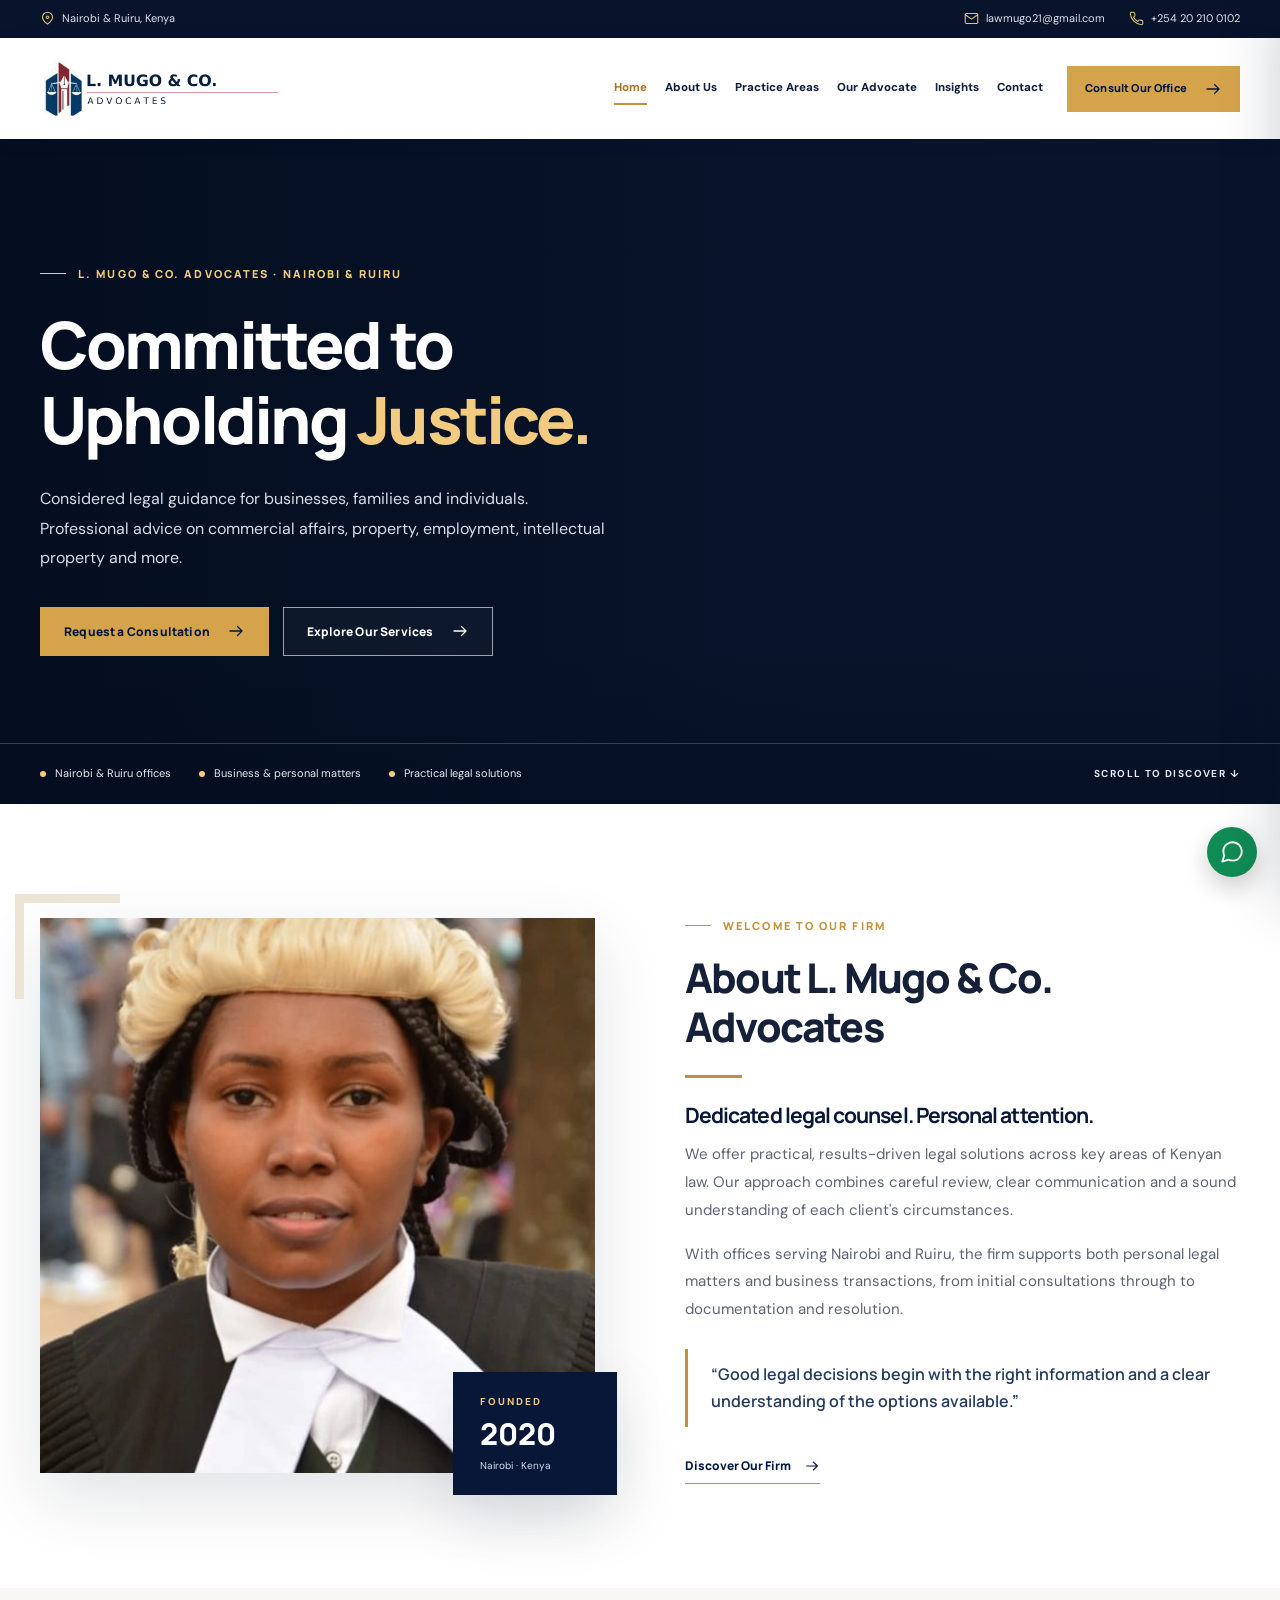
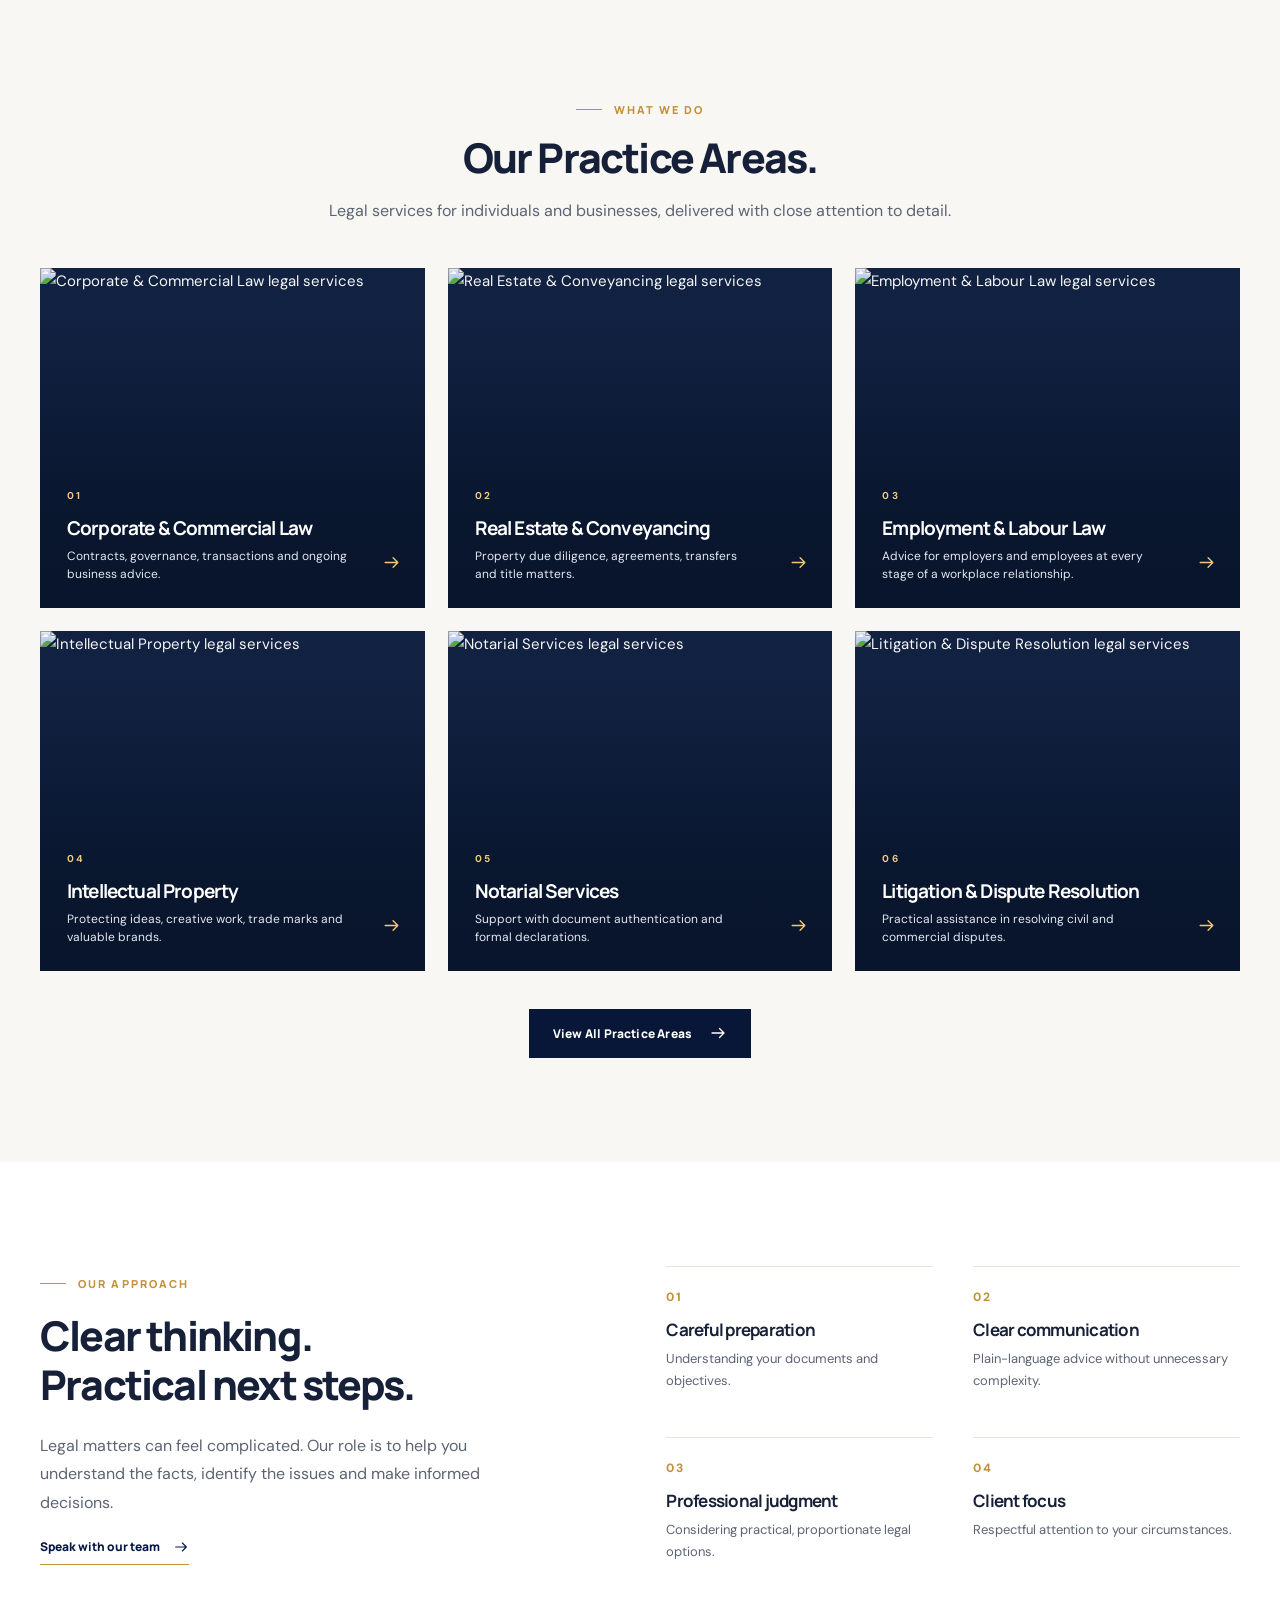
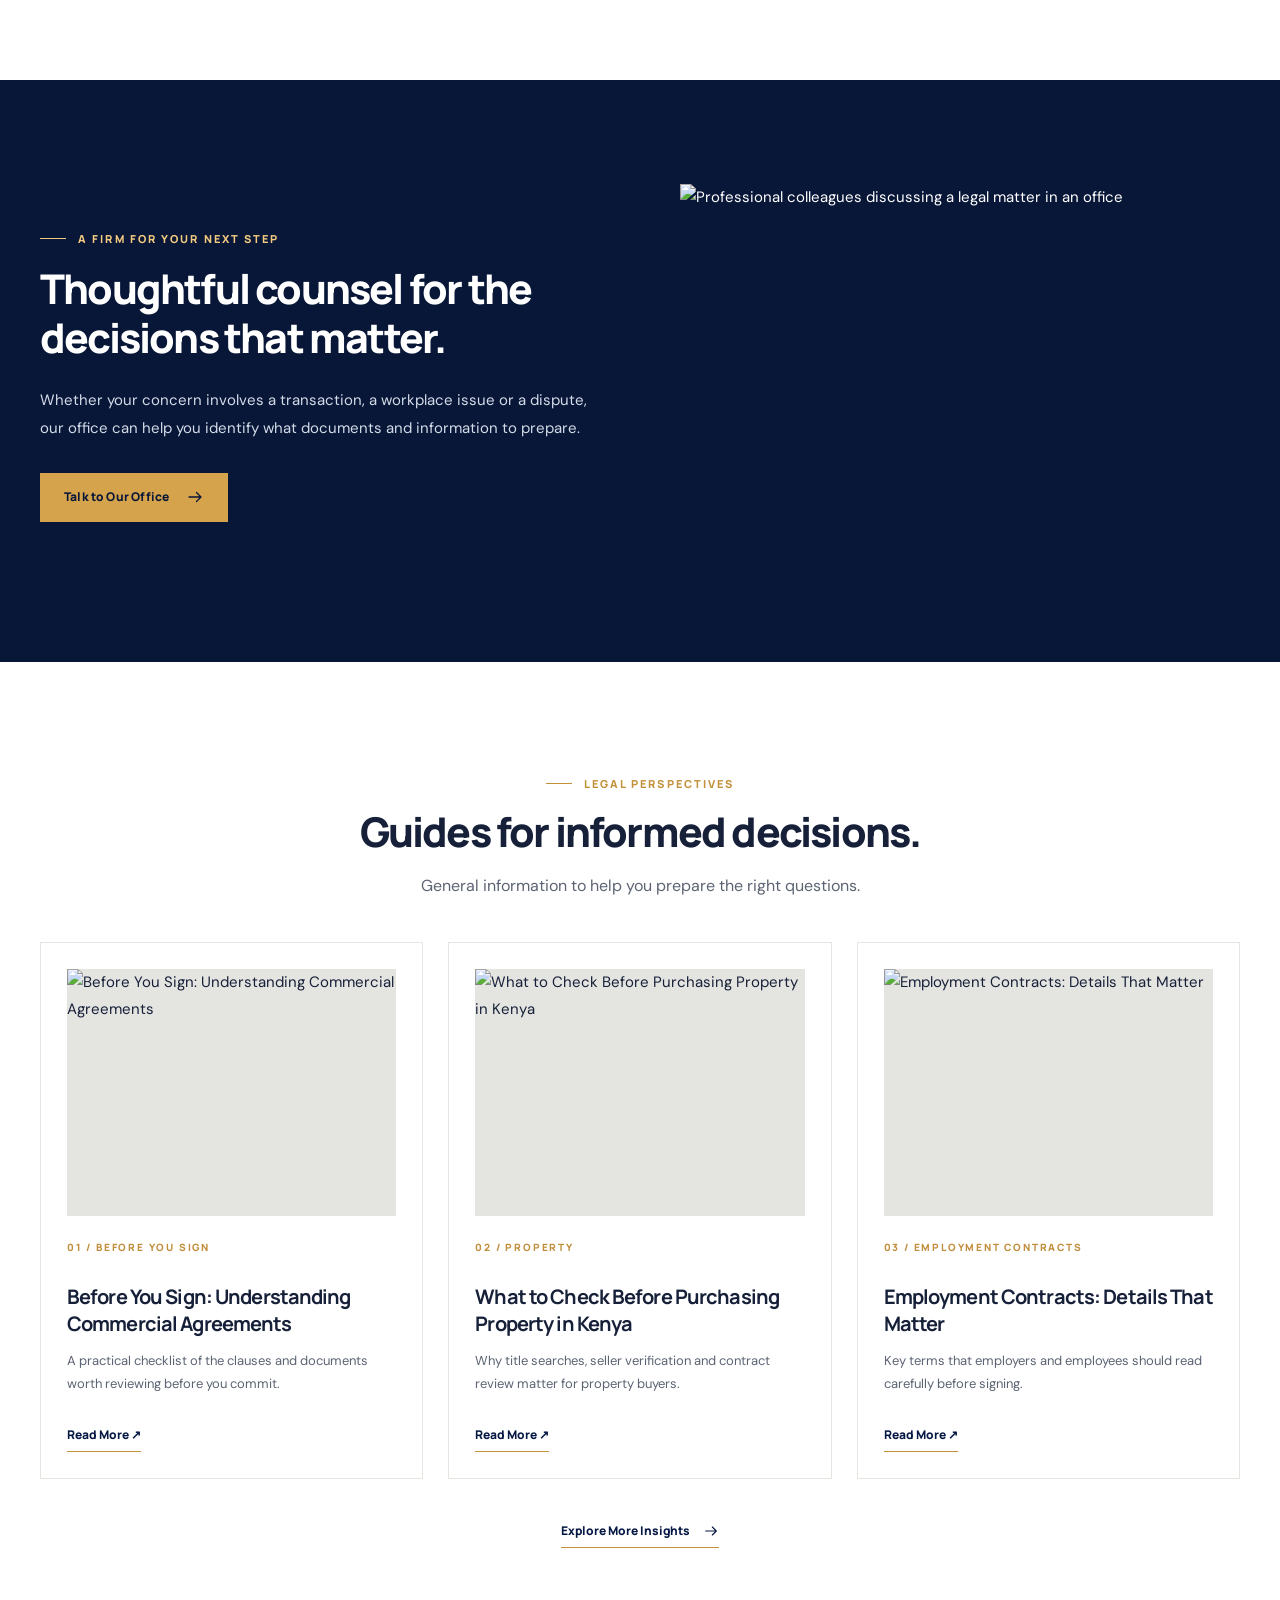
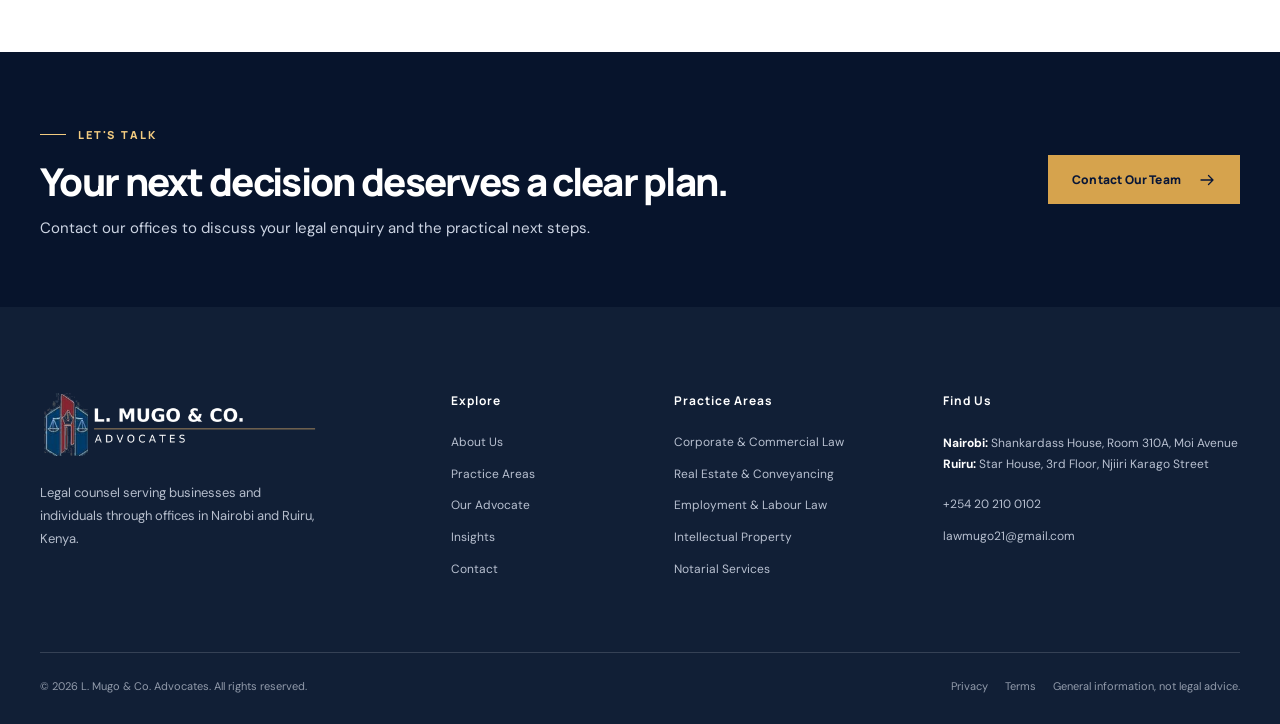
==== index.html @ b6412429 "Launch L Mugo and Co Advocates website" ====
<!doctype html><html lang="en-KE"><head><meta charset="utf-8"/><meta name="viewport" content="width=device-width, initial-scale=1"/><meta name="color-scheme" content="light"/><meta name="theme-color" content="#081637"/><title>L. Mugo &amp; Co. Advocates | Law Firm in Nairobi &amp; Ruiru, Kenya</title><meta name="description" content="L. Mugo &amp; Co. Advocates provides corporate, employment, property, intellectual property, dispute resolution and notarial legal services in Nairobi and Ruiru."/><meta name="robots" content="index,follow,max-image-preview:large"/><link rel="canonical" href="https://l-mugo-co-advocates.vercel.app/"/><meta property="og:type" content="website"/><meta property="og:site_name" content="L. Mugo & Co. Advocates"/><meta property="og:url" content="https://l-mugo-co-advocates.vercel.app/"/><meta property="og:title" content="L. Mugo &amp; Co. Advocates | Law Firm in Nairobi &amp; Ruiru, Kenya"/><meta property="og:description" content="L. Mugo &amp; Co. Advocates provides corporate, employment, property, intellectual property, dispute resolution and notarial legal services in Nairobi and Ruiru."/><meta property="og:image" content="https://l-mugo-co-advocates.vercel.app/assets/advocate-portrait.webp"/><meta name="twitter:card" content="summary_large_image"/><link rel="icon" href="/assets/favicon.png" type="image/png"/><link rel="preconnect" href="https://fonts.googleapis.com"/><link rel="preconnect" href="https://fonts.gstatic.com" crossorigin/><link rel="preconnect" href="https://images.pexels.com"/><link rel="stylesheet" href="/assets/site.css"/><script defer src="/assets/site.js"></script><script type="application/ld+json">{"@context": "https://schema.org", "@type": "LegalService", "name": "L. Mugo & Co. Advocates", "url": "https://l-mugo-co-advocates.vercel.app/", "telephone": "+254202100102", "email": "lawmugo21@gmail.com", "address": [{"@type": "PostalAddress", "streetAddress": "Shankardass House, Room 310A, Moi Avenue, next to Kenya Cinema, Nairobi, Kenya", "addressLocality": "Nairobi", "addressCountry": "KE"}, {"@type": "PostalAddress", "streetAddress": "Star House, 3rd Floor, Suites 101–103, Njiiri Karago Street, Ruiru Town, Kiambu County, Kenya", "addressLocality": "Ruiru", "addressRegion": "Kiambu", "addressCountry": "KE"}], "areaServed": {"@type": "Country", "name": "Kenya"}}</script></head><body><a class="skip-link" href="#main">Skip to content</a>
 <div class="topbar"><div class="container topbar-inner"><span class="topbar-address"><svg aria-hidden="true" width="18" height="18" viewBox="0 0 24 24" fill="none" stroke="currentColor" stroke-width="1.7" stroke-linecap="round" stroke-linejoin="round"><path d="M20 10c0 5-8 11-8 11S4 15 4 10a8 8 0 1 1 16 0Z"/><circle cx="12" cy="10" r="2"/></svg> Nairobi & Ruiru, Kenya</span><div class="topbar-links"><a href="mailto:lawmugo21@gmail.com"><svg aria-hidden="true" width="18" height="18" viewBox="0 0 24 24" fill="none" stroke="currentColor" stroke-width="1.7" stroke-linecap="round" stroke-linejoin="round"><rect x="2" y="4" width="20" height="16" rx="2"/><path d="m2 6 10 7L22 6"/></svg> lawmugo21@gmail.com</a><a href="tel:+254202100102"><svg aria-hidden="true" width="18" height="18" viewBox="0 0 24 24" fill="none" stroke="currentColor" stroke-width="1.7" stroke-linecap="round" stroke-linejoin="round"><path d="M22 16.9v3a2 2 0 0 1-2.2 2A19.5 19.5 0 0 1 2.1 4.2 2 2 0 0 1 4 2h3a2 2 0 0 1 2 1.7l.5 3a2 2 0 0 1-.6 1.8l-1.6 1.6a16 16 0 0 0 6.6 6.6l1.6-1.6a2 2 0 0 1 1.8-.6l3 .5a2 2 0 0 1 1.7 2Z"/></svg> +254 20 210 0102</a></div></div></div>
 <header class="nav-shell"><div class="container nav-inner"><a class="brand" href="/" aria-label="L. Mugo &amp; Co. Advocates home"><img src="/assets/mugo-wordmark-light-4k.png" width="3840" height="960" alt="L. Mugo &amp; Co. Advocates"/></a><nav class="nav-links" aria-label="Main navigation"><a href="/" class="nav-link active" aria-current="page">Home</a><a href="/about/" class="nav-link " >About Us</a><a href="/practice-areas/" class="nav-link " >Practice Areas</a><a href="/managing-partner/" class="nav-link " >Our Advocate</a><a href="/insights/" class="nav-link " >Insights</a><a href="/contact/" class="nav-link " >Contact</a></nav><a class="btn btn-gold nav-cta" href="/contact/">Consult Our Office <svg aria-hidden="true" width="18" height="18" viewBox="0 0 24 24" fill="none" stroke="currentColor" stroke-width="1.7" stroke-linecap="round" stroke-linejoin="round"><path d="M4 12h16M14 6l6 6-6 6"/></svg></a><button type="button" class="menu-open" aria-label="Open menu" aria-expanded="false" aria-controls="mobile-panel" data-mobile-open><svg aria-hidden="true" width="24" height="24" viewBox="0 0 24 24" fill="none" stroke="currentColor" stroke-width="1.7" stroke-linecap="round" stroke-linejoin="round"><path d="M3 6h18M3 12h18M3 18h18"/></svg></button></div></header>
 <div class="mobile-backdrop" id="mobile-backdrop"></div><nav class="mobile-panel" id="mobile-panel" aria-label="Mobile navigation" aria-hidden="true" inert><div class="mobile-head"><img src="/assets/mugo-wordmark-light-4k.png" width="3840" height="960" alt="L. Mugo &amp; Co. Advocates"/><button type="button" aria-label="Close menu" data-mobile-close>×</button></div><div class="mobile-links"><a href="/" aria-current="page">Home</a><a href="/about/" >About Us</a><a href="/practice-areas/" >Practice Areas</a><a href="/managing-partner/" >Our Advocate</a><a href="/insights/" >Insights</a><a href="/contact/" >Contact</a></div><a class="btn btn-gold mobile-cta" href="/contact/">Request a Consultation <svg aria-hidden="true" width="18" height="18" viewBox="0 0 24 24" fill="none" stroke="currentColor" stroke-width="1.7" stroke-linecap="round" stroke-linejoin="round"><path d="M4 12h16M14 6l6 6-6 6"/></svg></a></nav><main id="main"><section class="hero" style="--hero-image:url('https://images.pexels.com/photos/5669602/pexels-photo-5669602.jpeg?auto=compress&cs=tinysrgb&w=1900')"><div class="container hero-inner"><div class="hero-copy"><span class="eyebrow eyebrow-light">L. MUGO &amp; CO. ADVOCATES · NAIROBI &amp; RUIRU</span><h1>Committed to Upholding <em>Justice.</em></h1><p>Considered legal guidance for businesses, families and individuals. Professional advice on commercial affairs, property, employment, intellectual property and more.</p><div class="hero-actions"><a class="btn btn-gold" href="/contact/">Request a Consultation <svg aria-hidden="true" width="18" height="18" viewBox="0 0 24 24" fill="none" stroke="currentColor" stroke-width="1.7" stroke-linecap="round" stroke-linejoin="round"><path d="M4 12h16M14 6l6 6-6 6"/></svg></a><a class="btn btn-outline" href="/practice-areas/">Explore Our Services <svg aria-hidden="true" width="18" height="18" viewBox="0 0 24 24" fill="none" stroke="currentColor" stroke-width="1.7" stroke-linecap="round" stroke-linejoin="round"><path d="M4 12h16M14 6l6 6-6 6"/></svg></a></div></div></div><div class="hero-bottom"><div class="container hero-bottom-inner"><div class="hero-notes"><span>Nairobi &amp; Ruiru offices</span><span>Business &amp; personal matters</span><span>Practical legal solutions</span></div><span class="scroll-cue">SCROLL TO DISCOVER ↓</span></div></div></section>
<section class="section"><div class="container intro-grid"><div class="intro-picture"><img src="/assets/advocate-portrait.webp" alt="Advocate photograph provided for L. Mugo &amp; Co. Advocates" width="576" height="576" loading="lazy"/><div class="picture-stamp"><small>FOUNDED</small><strong>2020</strong><span>Nairobi · Kenya</span></div></div><div class="intro-copy"><span class="eyebrow">WELCOME TO OUR FIRM</span><h2>About L. Mugo &amp; Co. Advocates</h2><div class="accent-line"></div><h3>Dedicated legal counsel. Personal attention.</h3><p>We offer practical, results-driven legal solutions across key areas of Kenyan law. Our approach combines careful review, clear communication and a sound understanding of each client's circumstances.</p><p>With offices serving Nairobi and Ruiru, the firm supports both personal legal matters and business transactions, from initial consultations through to documentation and resolution.</p><blockquote>“Good legal decisions begin with the right information and a clear understanding of the options available.”</blockquote><a class="text-link" href="/about/">Discover Our Firm <svg aria-hidden="true" width="18" height="18" viewBox="0 0 24 24" fill="none" stroke="currentColor" stroke-width="1.7" stroke-linecap="round" stroke-linejoin="round"><path d="M4 12h16M14 6l6 6-6 6"/></svg></a></div></div></section>
<section class="section cream"><div class="container"><div class="section-heading centered"><span class="eyebrow">WHAT WE DO</span><h2>Our Practice Areas.</h2><p>Legal services for individuals and businesses, delivered with close attention to detail.</p></div><div class="practice-grid"><a class="practice-card" href="/practice-areas/#corporate"><img src="https://images.pexels.com/photos/5668799/pexels-photo-5668799.jpeg?auto=compress&cs=tinysrgb&w=1100" loading="lazy" alt="Corporate &amp; Commercial Law legal services"  width="1100" height="735" decoding="async"/><span class="practice-shade"></span><div class="practice-card-text"><span class="card-number">01</span><h3>Corporate & Commercial Law</h3><p>Contracts, governance, transactions and ongoing business advice.</p><span class="card-arrow"><svg aria-hidden="true" width="18" height="18" viewBox="0 0 24 24" fill="none" stroke="currentColor" stroke-width="1.7" stroke-linecap="round" stroke-linejoin="round"><path d="M4 12h16M14 6l6 6-6 6"/></svg></span></div></a><a class="practice-card" href="/practice-areas/#property"><img src="https://images.pexels.com/photos/7491621/pexels-photo-7491621.jpeg?auto=compress&cs=tinysrgb&w=1100" loading="lazy" alt="Real Estate &amp; Conveyancing legal services"  width="1100" height="735" decoding="async"/><span class="practice-shade"></span><div class="practice-card-text"><span class="card-number">02</span><h3>Real Estate & Conveyancing</h3><p>Property due diligence, agreements, transfers and title matters.</p><span class="card-arrow"><svg aria-hidden="true" width="18" height="18" viewBox="0 0 24 24" fill="none" stroke="currentColor" stroke-width="1.7" stroke-linecap="round" stroke-linejoin="round"><path d="M4 12h16M14 6l6 6-6 6"/></svg></span></div></a><a class="practice-card" href="/practice-areas/#employment"><img src="https://images.pexels.com/photos/6170763/pexels-photo-6170763.jpeg?auto=compress&cs=tinysrgb&w=1100" loading="lazy" alt="Employment &amp; Labour Law legal services"  width="1100" height="735" decoding="async"/><span class="practice-shade"></span><div class="practice-card-text"><span class="card-number">03</span><h3>Employment & Labour Law</h3><p>Advice for employers and employees at every stage of a workplace relationship.</p><span class="card-arrow"><svg aria-hidden="true" width="18" height="18" viewBox="0 0 24 24" fill="none" stroke="currentColor" stroke-width="1.7" stroke-linecap="round" stroke-linejoin="round"><path d="M4 12h16M14 6l6 6-6 6"/></svg></span></div></a><a class="practice-card" href="/practice-areas/#ip"><img src="https://images.pexels.com/photos/4427622/pexels-photo-4427622.jpeg?auto=compress&cs=tinysrgb&w=1100" loading="lazy" alt="Intellectual Property legal services"  width="1100" height="735" decoding="async"/><span class="practice-shade"></span><div class="practice-card-text"><span class="card-number">04</span><h3>Intellectual Property</h3><p>Protecting ideas, creative work, trade marks and valuable brands.</p><span class="card-arrow"><svg aria-hidden="true" width="18" height="18" viewBox="0 0 24 24" fill="none" stroke="currentColor" stroke-width="1.7" stroke-linecap="round" stroke-linejoin="round"><path d="M4 12h16M14 6l6 6-6 6"/></svg></span></div></a><a class="practice-card" href="/practice-areas/#notary"><img src="https://images.pexels.com/photos/5668496/pexels-photo-5668496.jpeg?auto=compress&cs=tinysrgb&w=1100" loading="lazy" alt="Notarial Services legal services"  width="1100" height="735" decoding="async"/><span class="practice-shade"></span><div class="practice-card-text"><span class="card-number">05</span><h3>Notarial Services</h3><p>Support with document authentication and formal declarations.</p><span class="card-arrow"><svg aria-hidden="true" width="18" height="18" viewBox="0 0 24 24" fill="none" stroke="currentColor" stroke-width="1.7" stroke-linecap="round" stroke-linejoin="round"><path d="M4 12h16M14 6l6 6-6 6"/></svg></span></div></a><a class="practice-card" href="/practice-areas/#litigation"><img src="https://images.pexels.com/photos/5668508/pexels-photo-5668508.jpeg?auto=compress&cs=tinysrgb&w=1100" loading="lazy" alt="Litigation &amp; Dispute Resolution legal services"  width="1100" height="735" decoding="async"/><span class="practice-shade"></span><div class="practice-card-text"><span class="card-number">06</span><h3>Litigation & Dispute Resolution</h3><p>Practical assistance in resolving civil and commercial disputes.</p><span class="card-arrow"><svg aria-hidden="true" width="18" height="18" viewBox="0 0 24 24" fill="none" stroke="currentColor" stroke-width="1.7" stroke-linecap="round" stroke-linejoin="round"><path d="M4 12h16M14 6l6 6-6 6"/></svg></span></div></a></div><div class="centered section-action"><a href="/practice-areas/" class="btn btn-navy">View All Practice Areas <svg aria-hidden="true" width="18" height="18" viewBox="0 0 24 24" fill="none" stroke="currentColor" stroke-width="1.7" stroke-linecap="round" stroke-linejoin="round"><path d="M4 12h16M14 6l6 6-6 6"/></svg></a></div></div></section>
<section class="section purpose-section"><div class="container purpose-grid"><div><span class="eyebrow">OUR APPROACH</span><h2>Clear thinking.<br/>Practical next steps.</h2><p>Legal matters can feel complicated. Our role is to help you understand the facts, identify the issues and make informed decisions.</p><a class="text-link" href="/contact/">Speak with our team <svg aria-hidden="true" width="18" height="18" viewBox="0 0 24 24" fill="none" stroke="currentColor" stroke-width="1.7" stroke-linecap="round" stroke-linejoin="round"><path d="M4 12h16M14 6l6 6-6 6"/></svg></a></div><div class="value-grid"><div><span>01</span><h3>Careful preparation</h3><p>Understanding your documents and objectives.</p></div><div><span>02</span><h3>Clear communication</h3><p>Plain-language advice without unnecessary complexity.</p></div><div><span>03</span><h3>Professional judgment</h3><p>Considering practical, proportionate legal options.</p></div><div><span>04</span><h3>Client focus</h3><p>Respectful attention to your circumstances.</p></div></div></div></section>
<section class="section section-navy"><div class="container two-column"><div><span class="eyebrow eyebrow-light">A FIRM FOR YOUR NEXT STEP</span><h2>Thoughtful counsel for the decisions that matter.</h2><p>Whether your concern involves a transaction, a workplace issue or a dispute, our office can help you identify what documents and information to prepare.</p><a class="btn btn-gold" href="/contact/">Talk to Our Office <svg aria-hidden="true" width="18" height="18" viewBox="0 0 24 24" fill="none" stroke="currentColor" stroke-width="1.7" stroke-linecap="round" stroke-linejoin="round"><path d="M4 12h16M14 6l6 6-6 6"/></svg></a></div><div class="decorative-photo"><img src="https://images.pexels.com/photos/12899092/pexels-photo-12899092.jpeg?auto=compress&cs=tinysrgb&w=1100" loading="lazy" alt="Professional colleagues discussing a legal matter in an office"  width="1100" height="735" decoding="async"/></div></div></section>
<section class="section"><div class="container"><div class="section-heading centered"><span class="eyebrow">LEGAL PERSPECTIVES</span><h2>Guides for informed decisions.</h2><p>General information to help you prepare the right questions.</p></div><div class="insight-grid"><article class="insight-card"><a href="/insights/#contracts" class="insight-image"><img src="https://images.pexels.com/photos/12911301/pexels-photo-12911301.jpeg?auto=compress&cs=tinysrgb&w=1100" loading="lazy" alt="Before You Sign: Understanding Commercial Agreements"  width="1100" height="735" decoding="async"/></a><div class="insight-copy"><span class="overline">01 / BEFORE YOU SIGN</span><h3><a href="/insights/#contracts">Before You Sign: Understanding Commercial Agreements</a></h3><p>A practical checklist of the clauses and documents worth reviewing before you commit.</p><a class="text-link" href="/insights/#contracts">Read More ↗</a></div></article><article class="insight-card"><a href="/insights/#property" class="insight-image"><img src="https://images.pexels.com/photos/5669655/pexels-photo-5669655.jpeg?auto=compress&cs=tinysrgb&w=1100" loading="lazy" alt="What to Check Before Purchasing Property in Kenya"  width="1100" height="735" decoding="async"/></a><div class="insight-copy"><span class="overline">02 / PROPERTY</span><h3><a href="/insights/#property">What to Check Before Purchasing Property in Kenya</a></h3><p>Why title searches, seller verification and contract review matter for property buyers.</p><a class="text-link" href="/insights/#property">Read More ↗</a></div></article><article class="insight-card"><a href="/insights/#employment" class="insight-image"><img src="https://images.pexels.com/photos/8052882/pexels-photo-8052882.jpeg?auto=compress&cs=tinysrgb&w=1100" loading="lazy" alt="Employment Contracts: Details That Matter"  width="1100" height="735" decoding="async"/></a><div class="insight-copy"><span class="overline">03 / EMPLOYMENT CONTRACTS</span><h3><a href="/insights/#employment">Employment Contracts: Details That Matter</a></h3><p>Key terms that employers and employees should read carefully before signing.</p><a class="text-link" href="/insights/#employment">Read More ↗</a></div></article></div><div class="centered section-action"><a class="text-link" href="/insights/">Explore More Insights <svg aria-hidden="true" width="18" height="18" viewBox="0 0 24 24" fill="none" stroke="currentColor" stroke-width="1.7" stroke-linecap="round" stroke-linejoin="round"><path d="M4 12h16M14 6l6 6-6 6"/></svg></a></div></div></section></main><section class="closing"><div class="container closing-inner"><div><span class="eyebrow eyebrow-light">LET'S TALK</span><h2>Your next decision deserves a clear plan.</h2><p>Contact our offices to discuss your legal enquiry and the practical next steps.</p></div><a class="btn btn-gold" href="/contact/">Contact Our Team <svg aria-hidden="true" width="18" height="18" viewBox="0 0 24 24" fill="none" stroke="currentColor" stroke-width="1.7" stroke-linecap="round" stroke-linejoin="round"><path d="M4 12h16M14 6l6 6-6 6"/></svg></a></div></section>
 <footer class="site-footer"><div class="container"><div class="footer-grid"><div class="footer-about"><a href="/" class="footer-logo"><img src="/assets/mugo-wordmark-dark-4k.png" alt="L. Mugo &amp; Co. Advocates" width="3840" height="960" loading="lazy"/></a><p>Legal counsel serving businesses and individuals through offices in Nairobi and Ruiru, Kenya.</p></div><div><h3>Explore</h3><div class="footer-links"><a href="/about/">About Us</a><a href="/practice-areas/">Practice Areas</a><a href="/managing-partner/">Our Advocate</a><a href="/insights/">Insights</a><a href="/contact/">Contact</a></div></div><div><h3>Practice Areas</h3><div class="footer-links"><a href="/practice-areas/#corporate">Corporate & Commercial Law</a><a href="/practice-areas/#property">Real Estate & Conveyancing</a><a href="/practice-areas/#employment">Employment & Labour Law</a><a href="/practice-areas/#ip">Intellectual Property</a><a href="/practice-areas/#notary">Notarial Services</a></div></div><div><h3>Find Us</h3><address><strong>Nairobi:</strong> Shankardass House, Room 310A, Moi Avenue<br/><strong>Ruiru:</strong> Star House, 3rd Floor, Njiiri Karago Street</address><div class="footer-links footer-contact"><a href="tel:+254202100102">+254 20 210 0102</a><a href="mailto:lawmugo21@gmail.com">lawmugo21@gmail.com</a></div></div></div><div class="footer-bottom"><span>© 2026 L. Mugo &amp; Co. Advocates. All rights reserved.</span><div><a href="/privacy/">Privacy</a><a href="/terms/">Terms</a><span>General information, not legal advice.</span></div></div></div></footer>
 <a class="floating-contact" href="/contact/" aria-label="Contact L. Mugo and Company Advocates" title="Contact the firm"><svg aria-hidden="true" width="29" height="29" viewBox="0 0 24 24" fill="none" stroke="currentColor" stroke-width="1.7" stroke-linecap="round" stroke-linejoin="round"><path d="M21 11.5a8.38 8.38 0 0 1-.9 3.8 8.5 8.5 0 0 1-7.6 4.7 8.38 8.38 0 0 1-3.8-.9L3 21l1.9-5.7a8.38 8.38 0 0 1-.9-3.8 8.5 8.5 0 0 1 4.7-7.6 8.38 8.38 0 0 1 3.8-.9h.5a8.48 8.48 0 0 1 8 8v.5Z"/></svg><span class="whatsapp-tooltip" aria-hidden="true">Contact Our Office</span></a><button class="scroll-top" type="button" aria-label="Back to top" title="Back to top">↑</button></body></html>
---- assets/site.css ----
@import url('https://fonts.googleapis.com/css2?family=DM+Sans:wght@400;500;600;700&family=Manrope:wght@400;500;600;700;800&display=swap');
:root{--navy:#081637;--navy-deep:#07142c;--navy-soft:#11264b;--gold:#c3913b;--gold-light:#f2cb80;--red:#982d3d;--ink:#172039;--body:#5c6473;--line:#e7e4df;--cream:#f8f7f3;--white:#fff;--shadow:0 24px 65px rgba(11,22,44,.12)}
*,*::before,*::after{box-sizing:border-box}html{scroll-behavior:smooth;scroll-padding-top:110px}body{margin:0;background:#fff;color:var(--ink);font:400 15px/1.78 'DM Sans',Arial,sans-serif;-webkit-font-smoothing:antialiased}body.nav-open{overflow:hidden}img{max-width:100%;display:block}button,input,textarea,select{font:inherit}button{cursor:pointer}a{color:inherit;text-decoration:none}::selection{background:#ead29e;color:#091637}:focus-visible{outline:3px solid #c89b4b;outline-offset:4px}.container{width:min(100% - 72px,1200px);margin-inline:auto}.skip-link{position:absolute;top:-100px;left:10px;z-index:1000;color:#fff;background:var(--navy);padding:9px 17px}.skip-link:focus{top:8px}h1,h2,h3,h4,p{margin-top:0}h1,h2,h3{font-family:Manrope,Arial,sans-serif;letter-spacing:-.044em;line-height:1.2}h1{font-size:clamp(44px,5.1vw,74px);font-weight:800}h2{font-size:clamp(30px,3.2vw,48px);font-weight:800}h3{font-size:clamp(17px,1.65vw,23px)}p{color:var(--body)}.centered{text-align:center}.section{padding:104px 0}.cream{background:var(--cream)}.section-heading{margin-bottom:42px;max-width:770px}.section-heading.centered{margin-inline:auto}.section-heading h2{margin:15px 0 15px}.section-heading p{margin:0;font-size:16px;line-height:1.78}.eyebrow{display:inline-flex;align-items:center;gap:12px;color:var(--gold);font-size:11px;font-family:Manrope,Arial,sans-serif;font-weight:800;letter-spacing:2.1px;text-transform:uppercase;line-height:1.55}.eyebrow::before{content:"";width:26px;flex:0 0 26px;height:1px;background:currentColor}.eyebrow-light{color:var(--gold-light)}.accent-line{width:57px;height:3px;background:var(--gold);margin:24px 0}.btn{display:inline-flex;align-items:center;justify-content:center;gap:17px;padding:14px 23px;min-height:49px;font-size:12px;font-weight:800;letter-spacing:.015em;font-family:Manrope,Arial,sans-serif;line-height:1.3;text-align:center;border:1px solid transparent;transition:background .2s,transform .2s,border-color .2s;white-space:normal}.btn:hover{transform:translateY(-2px)}.btn svg{flex:none}.btn-gold{background:#d6a34d;border-color:#d6a34d;color:#081637}.btn-gold:hover{background:#efc67a;border-color:#efc67a}.btn-navy{color:#fff;background:var(--navy);border-color:var(--navy)}.btn-navy:hover{background:#183766}.btn-outline{border-color:#fff9;color:#fff;background:#ffffff08}.btn-outline:hover{background:#ffffff1d}.text-link{display:inline-flex;align-items:center;gap:13px;color:#061945;font-size:12px;font-weight:800;font-family:Manrope,Arial,sans-serif;border-bottom:1px solid var(--gold);padding-bottom:6px}.text-link:hover{color:#b07b2c}.text-link svg{width:16px}.section-action{margin-top:38px}
/* Reference site navigation: restrained utility bar, white main navigation */
.topbar{background:#07142b;color:#e0e2ea;font-size:11px}.topbar-inner{min-height:38px;display:flex;justify-content:space-between;align-items:center;gap:18px}.topbar-address,.topbar-links,.topbar-links a{display:inline-flex;align-items:center;gap:7px}.topbar svg{height:15px;width:15px;color:#e1c184}.topbar-links{gap:24px}.topbar-links a:hover{color:#f2cb80}.nav-shell{position:sticky;top:0;background:#fff;z-index:80;box-shadow:0 2px 20px #0816370e}.nav-inner{min-height:101px;display:flex;align-items:center;gap:24px}.brand{display:flex;align-items:center;flex:0 0 260px;width:260px}.brand img{width:260px;height:auto;max-height:80px;object-fit:contain}.nav-links{display:flex;gap:18px;margin-left:auto;align-items:center}.nav-link{font-size:11.5px;font-weight:800;color:#111f3d;white-space:nowrap;position:relative;padding:12px 0}.nav-link::after{content:"";position:absolute;bottom:6px;left:0;right:100%;height:2px;background:var(--gold);transition:right .2s}.nav-link.active::after,.nav-link:hover::after{right:0}.nav-link.active{color:#a97424}.nav-cta{padding:13px 17px;min-height:44px;white-space:nowrap;font-size:11px}.menu-open{display:none;background:transparent;border:1px solid #e3e3e3;color:var(--navy);width:44px;height:44px;align-items:center;justify-content:center;margin-left:auto}.mobile-backdrop{position:fixed;inset:0;background:#07142bb3;z-index:85;visibility:hidden;opacity:0;transition:opacity .2s,visibility .2s}.mobile-backdrop.visible{opacity:1;visibility:visible}.mobile-panel{position:fixed;right:0;top:0;bottom:0;z-index:90;display:block;width:min(89vw,380px);padding:24px;background:white;overflow-y:auto;transform:translateX(105%);box-shadow:-15px 0 60px #07142b3d;transition:transform .23s}.mobile-panel.open{transform:translateX(0)}.mobile-head{display:flex;align-items:center;justify-content:space-between;gap:12px;padding-bottom:25px;border-bottom:1px solid var(--line)}.mobile-head img{width:175px;height:auto}.mobile-head button{background:#f4f1ec;border:0;color:var(--navy);font-size:26px;line-height:1;width:39px;height:39px}.mobile-links{display:flex;flex-direction:column;margin:14px 0 27px}.mobile-links a{padding:13px 3px;border-bottom:1px solid #efeee9;font-size:14px;font-weight:700}.mobile-cta{width:100%}
/* Full-bleed image, overlaid text: matches original Were reference hero */
.hero{min-height:665px;background:#07152c;color:#fff;position:relative;isolation:isolate;display:flex;align-items:center;overflow:hidden}.hero::before{content:"";position:absolute;z-index:-2;inset:0;background-image:linear-gradient(90deg,rgba(5,14,32,.98) 0%,rgba(6,16,36,.94) 31%,rgba(7,19,41,.79) 57%,rgba(5,14,31,.15) 100%),var(--hero-image);background-position:center;background-size:cover}.hero::after{content:"";position:absolute;z-index:-1;inset:0;background:linear-gradient(0deg,rgba(4,12,30,.39),transparent 24%)}.hero-inner{width:min(100% - 72px,1200px);padding:88px 0 119px}.hero-copy{max-width:725px}.hero h1{color:#fff;margin:24px 0 27px;line-height:1.15}.hero h1 em{color:var(--gold-light);font-style:normal}.hero-copy p{color:#d7dce6;max-width:570px;font-size:16px;line-height:1.85}.hero-actions{display:flex;gap:14px;flex-wrap:wrap;margin-top:34px}.hero-bottom{position:absolute;left:0;right:0;bottom:0;color:#e8eaf0;border-top:1px solid #fff3}.hero-bottom-inner{min-height:60px;display:flex;align-items:center;justify-content:space-between;gap:20px}.hero-notes{display:flex;align-items:center;gap:28px;font-size:11px}.hero-notes span{display:flex;align-items:center;gap:9px}.hero-notes span::before{content:"";height:6px;width:6px;background:var(--gold-light);border-radius:50%}.scroll-cue{font-weight:700;letter-spacing:1.4px;font-size:10px;white-space:nowrap}
/* Reference intro portrait treatment */
.intro-grid{display:grid;grid-template-columns:minmax(0,1fr) minmax(0,1fr);gap:90px;align-items:center}.intro-picture{position:relative;min-width:0}.intro-picture>img{width:100%;height:auto;aspect-ratio:1/1;object-fit:cover;object-position:center 18%;box-shadow:var(--shadow)}.intro-picture::before{content:"";position:absolute;border-top:9px solid #ece4d4;border-left:9px solid #ece4d4;left:-25px;top:-24px;height:105px;width:105px;pointer-events:none;z-index:1}.picture-stamp{position:absolute;right:-22px;bottom:-22px;background:var(--navy);padding:23px 27px;color:white;box-shadow:var(--shadow);display:flex;flex-direction:column;line-height:1.3;min-width:164px}.picture-stamp small{font-size:10px;color:var(--gold-light);letter-spacing:2px;font-weight:700}.picture-stamp strong{font:800 30px Manrope,Arial,sans-serif;margin:5px 0}.picture-stamp span{font-size:10px;color:#d6ddea}.intro-copy h2{margin:18px 0 0}.intro-copy h3{color:var(--navy);margin-bottom:14px}.intro-copy p{line-height:1.85;margin-bottom:16px}.intro-copy blockquote{font:600 16px/1.7 Manrope,Arial,sans-serif;border-left:3px solid var(--gold);padding:12px 0 12px 23px;margin:25px 0;color:#263b5e}
/* Image-led practice cards: no image stretching */
.practice-grid{display:grid;grid-template-columns:repeat(3,minmax(0,1fr));gap:23px}.practice-card{height:340px;min-width:0;overflow:hidden;position:relative;background:#122242;display:block;color:#fff}.practice-card>img{position:absolute;inset:0;width:100%;height:100%;object-fit:cover;object-position:center;transition:transform .35s ease}.practice-card:hover>img{transform:scale(1.055)}.practice-shade{position:absolute;inset:0;background:linear-gradient(180deg,#07142b0a 15%,#07142bd5 70%,#07142bee 100%)}.practice-card-text{position:absolute;bottom:0;left:0;right:0;padding:27px 27px 25px}.card-number{font-size:10px;letter-spacing:2.2px;color:var(--gold-light);font-weight:700}.practice-card h3{font-size:19px;color:white;margin:9px 0 7px}.practice-card p{font-size:12px;line-height:1.5;color:#e3e8f0;max-width:285px;margin-bottom:0}.card-arrow{position:absolute;bottom:27px;right:24px}.card-arrow svg{width:19px;height:19px;color:#f2c87b}
.purpose-grid{display:grid;grid-template-columns:1fr 1.08fr;gap:95px;align-items:start}.purpose-grid h2{margin:18px 0 23px}.purpose-grid>div>p{font-size:16px;max-width:440px}.value-grid{display:grid;grid-template-columns:1fr 1fr;gap:32px 40px}.value-grid>div{border-top:1px solid var(--line);padding-top:16px}.value-grid span,.three-values span{font-size:12px;color:var(--gold);font-weight:800;letter-spacing:2px}.value-grid h3{margin:10px 0 8px;font-size:17px}.value-grid p{font-size:13px;line-height:1.7}.two-column{display:grid;grid-template-columns:minmax(0,1fr) minmax(0,1fr);gap:80px;align-items:center}.two-column>div{min-width:0}.two-column h2{margin:17px 0 23px}.two-column p{font-size:15px;line-height:1.9}.two-column .btn{margin-top:15px}.section-navy{background:var(--navy);color:#fff}.section-navy h2{color:#fff}.section-navy p{color:#d4dce9}.decorative-photo,.picture-frame{width:100%;overflow:hidden}.decorative-photo img{width:100%;height:auto;aspect-ratio:6/4;object-fit:cover}.picture-frame img{width:100%;height:auto;aspect-ratio:1.19/1;object-fit:cover}.insight-grid{display:grid;grid-template-columns:repeat(3,minmax(0,1fr));gap:25px}.insight-card{min-width:0;border:1px solid #e7e5e0;background:white;padding:26px}.insight-image{display:block;overflow:hidden;background:#e4e4e0}.insight-image img{width:100%;height:auto;aspect-ratio:4/3;object-fit:cover;object-position:center;transition:transform .3s}.insight-image:hover img{transform:scale(1.04)}.insight-copy{padding-top:17px}.overline{font-family:Manrope,Arial,sans-serif;font-size:10px;letter-spacing:1.8px;color:#c28e3d;font-weight:800}.insight-copy h3{font-size:20px;margin:23px 0 12px;line-height:1.35}.insight-copy h3 a:hover{color:#a77728}.insight-copy p{font-size:13px;line-height:1.8;min-height:53px}.insight-copy .text-link{margin-top:9px}
/* Inner pages */
.page-hero{background:radial-gradient(circle at 83% 32%,#1a3155 0%,transparent 42%),linear-gradient(120deg,#081637,#102345);color:white;padding:100px 0 95px}.page-hero h1{max-width:830px;font-size:clamp(40px,4.6vw,64px);margin:25px 0 22px}.page-hero p{color:#cdd5e3;max-width:630px;font-size:16px}.three-values{display:grid;grid-template-columns:repeat(3,minmax(0,1fr));gap:24px}.three-values article{background:#fff;padding:32px;min-width:0;border:1px solid var(--line)}.three-values h3{margin:15px 0 10px}.three-values p{font-size:13px}.reverse{direction:rtl}.reverse>*{direction:ltr}.jump-chips{display:flex;gap:12px;flex-wrap:wrap;justify-content:center;margin-top:35px}.jump-chips a{border:1px solid #dad5cc;color:#1b2c4d;font-size:12px;font-weight:700;padding:8px 13px}.jump-chips a:hover{background:var(--navy);color:white}.practice-detail{padding:85px 0;scroll-margin-top:115px}.detail-grid{display:grid;grid-template-columns:minmax(0,1fr) minmax(0,1fr);align-items:center;gap:80px}.detail-grid.reverse{direction:rtl}.detail-grid.reverse>*{direction:ltr}.detail-photo img{width:100%;height:auto;aspect-ratio:5/4;object-fit:cover;object-position:center}.detail-copy h2{margin:16px 0 15px}.detail-copy h3{font-size:18px;font-weight:700;letter-spacing:-.018em;margin-bottom:16px;color:#26446a}.detail-copy>p{line-height:1.8}.detail-topics{font-size:12px;font-weight:700;color:#7c6c54;border-left:3px solid var(--gold);padding-left:17px;margin:25px 0!important}.profile-layout{display:grid;grid-template-columns:.9fr 1.1fr;gap:88px;align-items:center}.profile-photo{position:relative}.profile-photo>img{width:100%;height:auto;aspect-ratio:1/1;object-fit:cover;box-shadow:var(--shadow)}.profile-body h2{margin:18px 0 6px}.profile-role{font-weight:800;font-size:11px;letter-spacing:1.4px;color:#9c742b}.profile-body p{line-height:1.85}.team-grid{display:grid;grid-template-columns:repeat(3,minmax(0,1fr));gap:24px}.team-grid article{text-align:center;background:#fff;border:1px solid var(--line);padding:35px 22px}.initials{margin:0 auto 19px;border-radius:50%;width:79px;height:79px;background:#e4edf8;color:#09254b;display:grid;place-items:center;font:800 24px Manrope,Arial,sans-serif}.team-grid article:nth-child(2) .initials{background:#fff0d5;color:#884a2d}.team-grid article:nth-child(3) .initials{background:#f6e1e5;color:#7c213a}.team-grid h3{margin:0;font-size:18px}.team-grid span{font-size:11px;text-transform:uppercase;letter-spacing:1.4px;color:#9b845e}.guide-article{padding:42px 46px;background:#fff;margin:0 auto 25px;scroll-margin-top:120px;max-width:900px}.guide-article h2{font-size:30px;margin:13px 0 24px}.guide-article p{line-height:1.9}.contact-grid{display:grid;grid-template-columns:.85fr 1.15fr;gap:75px;align-items:start}.contact-copy h2{margin:17px 0 19px}.contact-copy p{margin-bottom:30px}.contact-line{display:flex;gap:16px;border-top:1px solid var(--line);padding:18px 0;align-items:flex-start}.contact-line>svg{color:#b48842;flex:none;margin-top:5px}.contact-line>div{display:flex;flex-direction:column;gap:4px;min-width:0}.contact-line strong{font-size:12px;text-transform:uppercase;letter-spacing:.8px}.contact-line a,.contact-line span{font-size:14px;overflow-wrap:anywhere}.contact-line a:hover{color:#c18c39}.contact-form-shell{background:var(--cream);border:1px solid #ece5db;padding:35px}.contact-form-shell h3{font-size:26px;margin-bottom:6px}.contact-form-shell>p{font-size:13px}.contact-form-shell form{margin-top:22px}.contact-form-shell label{display:flex;flex-direction:column;font-size:12px;font-weight:700;gap:6px;margin-bottom:16px}.contact-form-shell input,.contact-form-shell select,.contact-form-shell textarea{border:1px solid #dcdedb;background:white;min-width:0;width:100%;padding:12px 13px;outline:none;border-radius:0;color:var(--ink)}.contact-form-shell textarea{resize:vertical}.contact-form-shell input:focus,.contact-form-shell textarea:focus,.contact-form-shell select:focus{border-color:var(--gold);box-shadow:0 0 0 2px #c3913b22}.form-grid{display:grid;grid-template-columns:repeat(2,minmax(0,1fr));gap:15px}.honeypot{position:absolute;width:1px;height:1px;overflow:hidden;opacity:0;pointer-events:none}.contact-form-shell #form-status{font-size:12px;margin-top:14px;color:#465977}.office-grid{display:grid;grid-template-columns:repeat(2,minmax(0,1fr));gap:25px}.office-card{background:#fff;border:1px solid var(--line);padding:36px;min-width:0}.office-card h3{margin:17px 0}.office-card p{display:flex;align-items:flex-start;gap:10px;font-size:14px;min-height:75px}.office-card p svg{flex:0 0 18px;margin-top:4px}.legal-copy{max-width:850px}.legal-copy h2{margin-bottom:28px}.legal-copy h3{margin-top:30px}.legal-copy a{color:#98672c;text-decoration:underline}
/* Footer and the lone circular floating contact control */
.closing{background:#07142c;color:white;padding:65px 0}.closing-inner{display:flex;gap:30px;align-items:center;justify-content:space-between}.closing h2{font-size:clamp(28px,3vw,40px);margin:15px 0 10px;color:white}.closing p{color:#ccd4e3;margin:0}.closing .btn{flex:none}.site-footer{background:#111f36;color:#d1d7e1;padding:80px 0 0}.footer-grid{display:grid;grid-template-columns:1.4fr .67fr .85fr 1.15fr;gap:50px;padding-bottom:72px}.footer-logo{max-width:300px;display:block;margin-bottom:19px;background:transparent!important;border:none!important;padding:0!important}.footer-logo img{width:100%;height:auto;object-fit:contain;background:transparent}.footer-about p{font-size:13px;color:#b5bdcc;max-width:280px}.site-footer h3{font:700 12px Manrope,Arial,sans-serif;letter-spacing:1px;color:white;margin:5px 0 24px}.footer-links{display:flex;flex-direction:column;gap:12px}.footer-links a{color:#b8c0d0;font-size:12px;line-height:1.65}.footer-links a:hover,.footer-bottom a:hover{color:var(--gold-light)}.site-footer address{font-style:normal;font-size:12px;color:#b8c0d0;line-height:1.75}.site-footer address strong{color:#fff}.footer-contact{margin-top:20px}.footer-bottom{padding:24px 0 28px;display:flex;justify-content:space-between;align-items:center;gap:20px;border-top:1px solid #ffffff27;color:#929bab;font-size:11px}.footer-bottom>div{display:flex;align-items:center;gap:17px;flex-wrap:wrap}.floating-contact{position:fixed;right:23px;bottom:23px;z-index:60;display:grid;place-items:center;background:#118b54;color:#fff;border-radius:50%;width:50px;height:50px;box-shadow:0 10px 25px #0003;transition:transform .2s}.floating-contact:hover{transform:translateY(-4px)}.floating-contact svg{width:26px;height:26px}.whatsapp-tooltip{position:absolute;right:69px;white-space:nowrap;border-radius:5px;background:#09234b;color:white;padding:8px 10px;font-size:11px;font-weight:700;opacity:0;visibility:hidden;transition:opacity .2s;pointer-events:none}.floating-contact:hover .whatsapp-tooltip,.floating-contact:focus-visible .whatsapp-tooltip{opacity:1;visibility:visible}.scroll-top{position:fixed;right:27px;bottom:84px;z-index:55;border:1px solid #ebe6dd;background:#fff;color:var(--navy);width:40px;height:40px;display:none;place-items:center;box-shadow:0 6px 25px #0002}.scroll-top.show{display:grid}
@media(max-width:1200px){.nav-inner{gap:15px}.brand,.brand img{width:220px;flex-basis:220px}.nav-links{gap:13px}.nav-cta{padding:12px}.intro-grid{gap:55px}.footer-grid{gap:29px}}
@media(max-width:1050px){.nav-links,.nav-cta{display:none}.menu-open{display:flex}.nav-inner{min-height:76px}.brand,.brand img{width:228px;flex-basis:228px}.footer-grid{grid-template-columns:1.2fr 1fr 1fr;gap:35px}.footer-grid>div:last-child{grid-column:1/-1;display:grid;grid-template-columns:1fr 1fr;gap:15px}.footer-grid>div:last-child h3{grid-column:1/-1;margin-bottom:0}.footer-contact{margin:0}.intro-grid,.two-column,.detail-grid{gap:45px}.contact-grid{gap:35px}}
@media(max-width:850px){.container{width:min(100% - 46px,1200px)}.section{padding:78px 0}.hero-inner{width:min(100% - 46px,1200px);padding:84px 0 105px}.hero{min-height:610px}.hero-bottom-inner{min-height:65px}.scroll-cue{display:none}.hero-notes{flex-wrap:wrap;gap:6px 20px}.intro-grid,.two-column,.purpose-grid,.profile-layout,.contact-grid{grid-template-columns:1fr;gap:45px}.intro-picture{max-width:510px}.intro-picture>img{max-height:540px}.purpose-grid{gap:25px}.practice-grid{grid-template-columns:repeat(2,minmax(0,1fr))}.insight-grid{grid-template-columns:repeat(2,minmax(0,1fr))}.insight-card:last-child{grid-column:1/-1;max-width:470px;margin-inline:auto}.detail-grid{grid-template-columns:1fr;gap:30px}.detail-grid.reverse{direction:ltr}.detail-photo img{max-height:420px}.profile-photo{max-width:500px}.reverse{direction:ltr}.three-values{grid-template-columns:1fr 1fr}.office-grid{grid-template-columns:1fr}.office-card p{min-height:0}.page-hero{padding:80px 0}.closing-inner{align-items:flex-start;flex-direction:column}.footer-grid{grid-template-columns:1fr 1fr}.footer-grid>div:last-child{grid-column:auto;display:block}.footer-grid>div:last-child h3{margin-bottom:20px}.footer-contact{margin-top:19px}}
@media(max-width:600px){.container{width:min(100% - 36px,1200px)}h1{font-size:clamp(38px,10vw,53px)}h2{font-size:clamp(28px,7vw,39px)}.topbar{display:none}.nav-inner{min-height:70px}.brand,.brand img{width:205px;flex-basis:205px}.hero{min-height:610px}.hero::before{background-image:linear-gradient(90deg,rgba(5,14,32,.96),rgba(6,16,36,.89) 48%,rgba(7,19,41,.58)),var(--hero-image);background-position:60% center}.hero-inner{width:min(100% - 36px,1200px);padding:66px 0 160px}.hero h1{margin:18px 0 19px}.hero-copy p{font-size:14px;line-height:1.8}.hero-actions{gap:11px}.hero-actions .btn{font-size:11px;width:100%;max-width:300px}.hero-notes{font-size:10px;gap:9px 14px}.hero-bottom-inner{min-height:87px}.intro-grid{gap:48px}.intro-picture::before{left:-12px;top:-14px;height:70px;width:70px;border-width:6px}.picture-stamp{right:0;bottom:-21px;padding:15px 20px;min-width:130px}.picture-stamp strong{font-size:25px}.section{padding:68px 0}.section-heading{margin-bottom:30px}.practice-grid,.insight-grid,.three-values,.team-grid{grid-template-columns:1fr;gap:15px}.practice-card{height:315px}.insight-card{padding:19px}.insight-card:last-child{max-width:none;grid-column:auto}.insight-image img{aspect-ratio:4/3}.insight-copy h3{font-size:19px;margin-top:16px}.insight-copy p{min-height:0}.value-grid{gap:20px}.detail-grid{gap:23px}.practice-detail{padding:65px 0}.detail-photo img{aspect-ratio:1.15/1}.page-hero{padding:70px 0}.page-hero h1{font-size:clamp(36px,9vw,52px)}.profile-photo{max-width:100%}.form-grid{grid-template-columns:1fr;gap:0}.contact-form-shell{padding:22px}.guide-article{padding:26px 22px}.guide-article h2{font-size:25px}.closing{padding:54px 0}.footer-grid{grid-template-columns:1fr 1fr;gap:30px 22px;padding-bottom:40px}.footer-about{grid-column:1/-1}.footer-grid>div:last-child{grid-column:1/-1}.footer-bottom{flex-direction:column;align-items:start}.floating-contact{width:60px;height:60px;right:15px;bottom:15px}.floating-contact svg{width:31px;height:31px}.scroll-top{right:23px;bottom:88px}.whatsapp-tooltip{display:none}}
@media(max-width:390px){.brand,.brand img{width:183px;flex-basis:183px}.container{width:min(100% - 30px,1200px)}.hero-actions .btn{max-width:none}.value-grid{grid-template-columns:1fr}.nav-inner{gap:10px}.footer-grid{grid-template-columns:1fr}.footer-about,.footer-grid>div:last-child{grid-column:auto}.practice-card{height:296px}}
@media(prefers-reduced-motion:reduce){html{scroll-behavior:auto}*,*::before,*::after{transition-duration:0s!important;animation-duration:0s!important}}
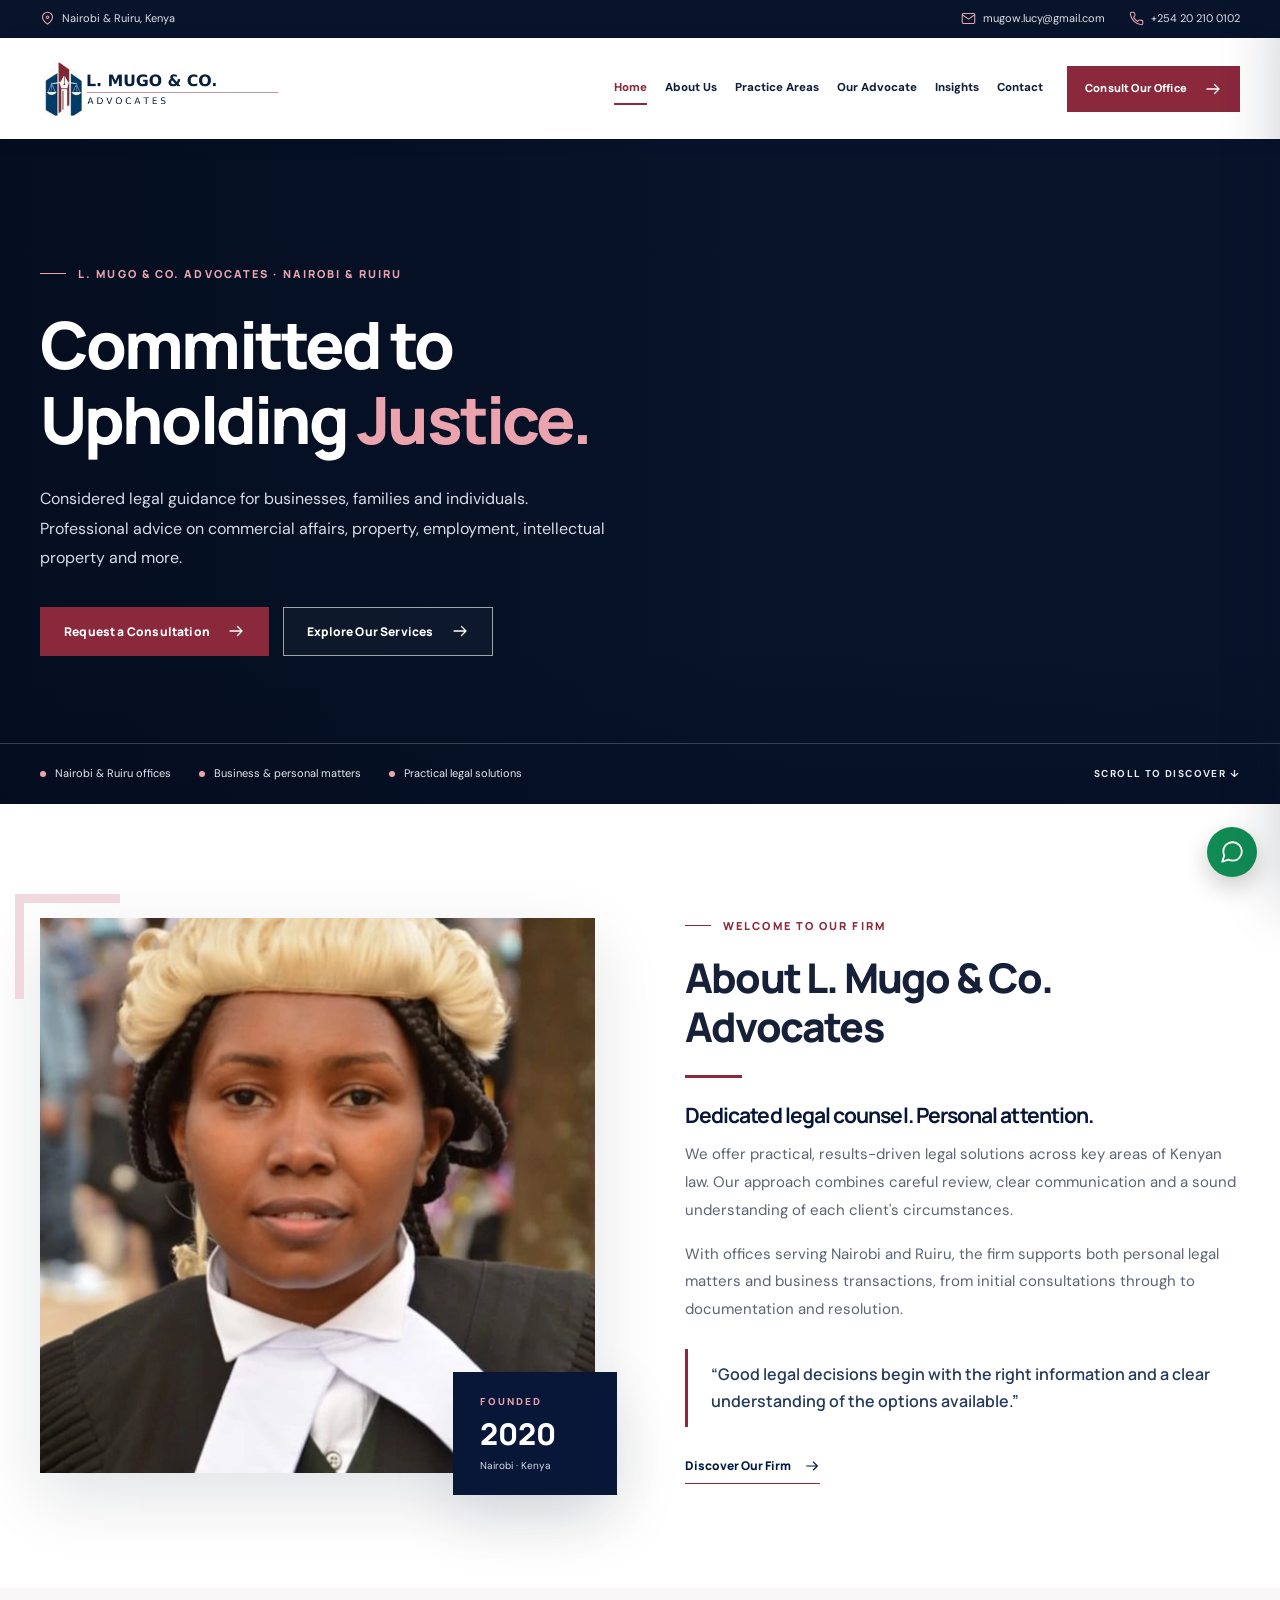
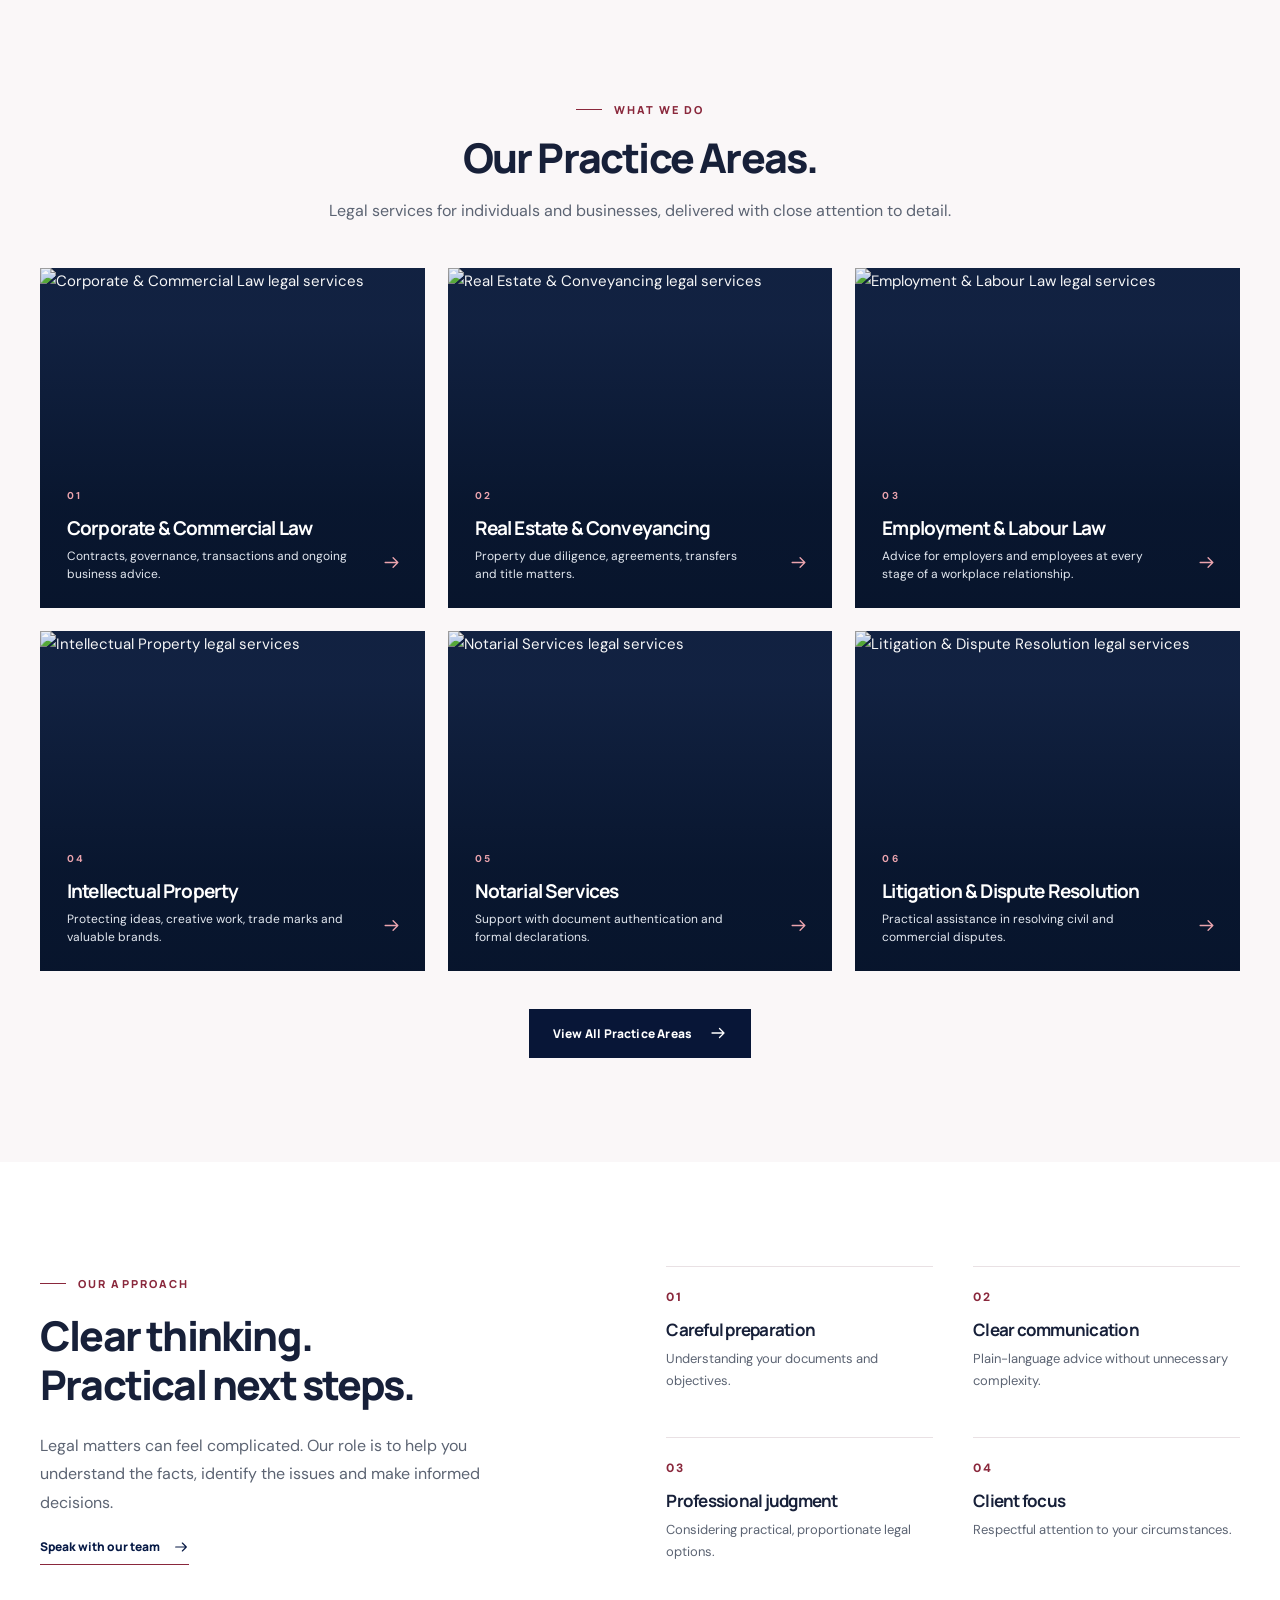
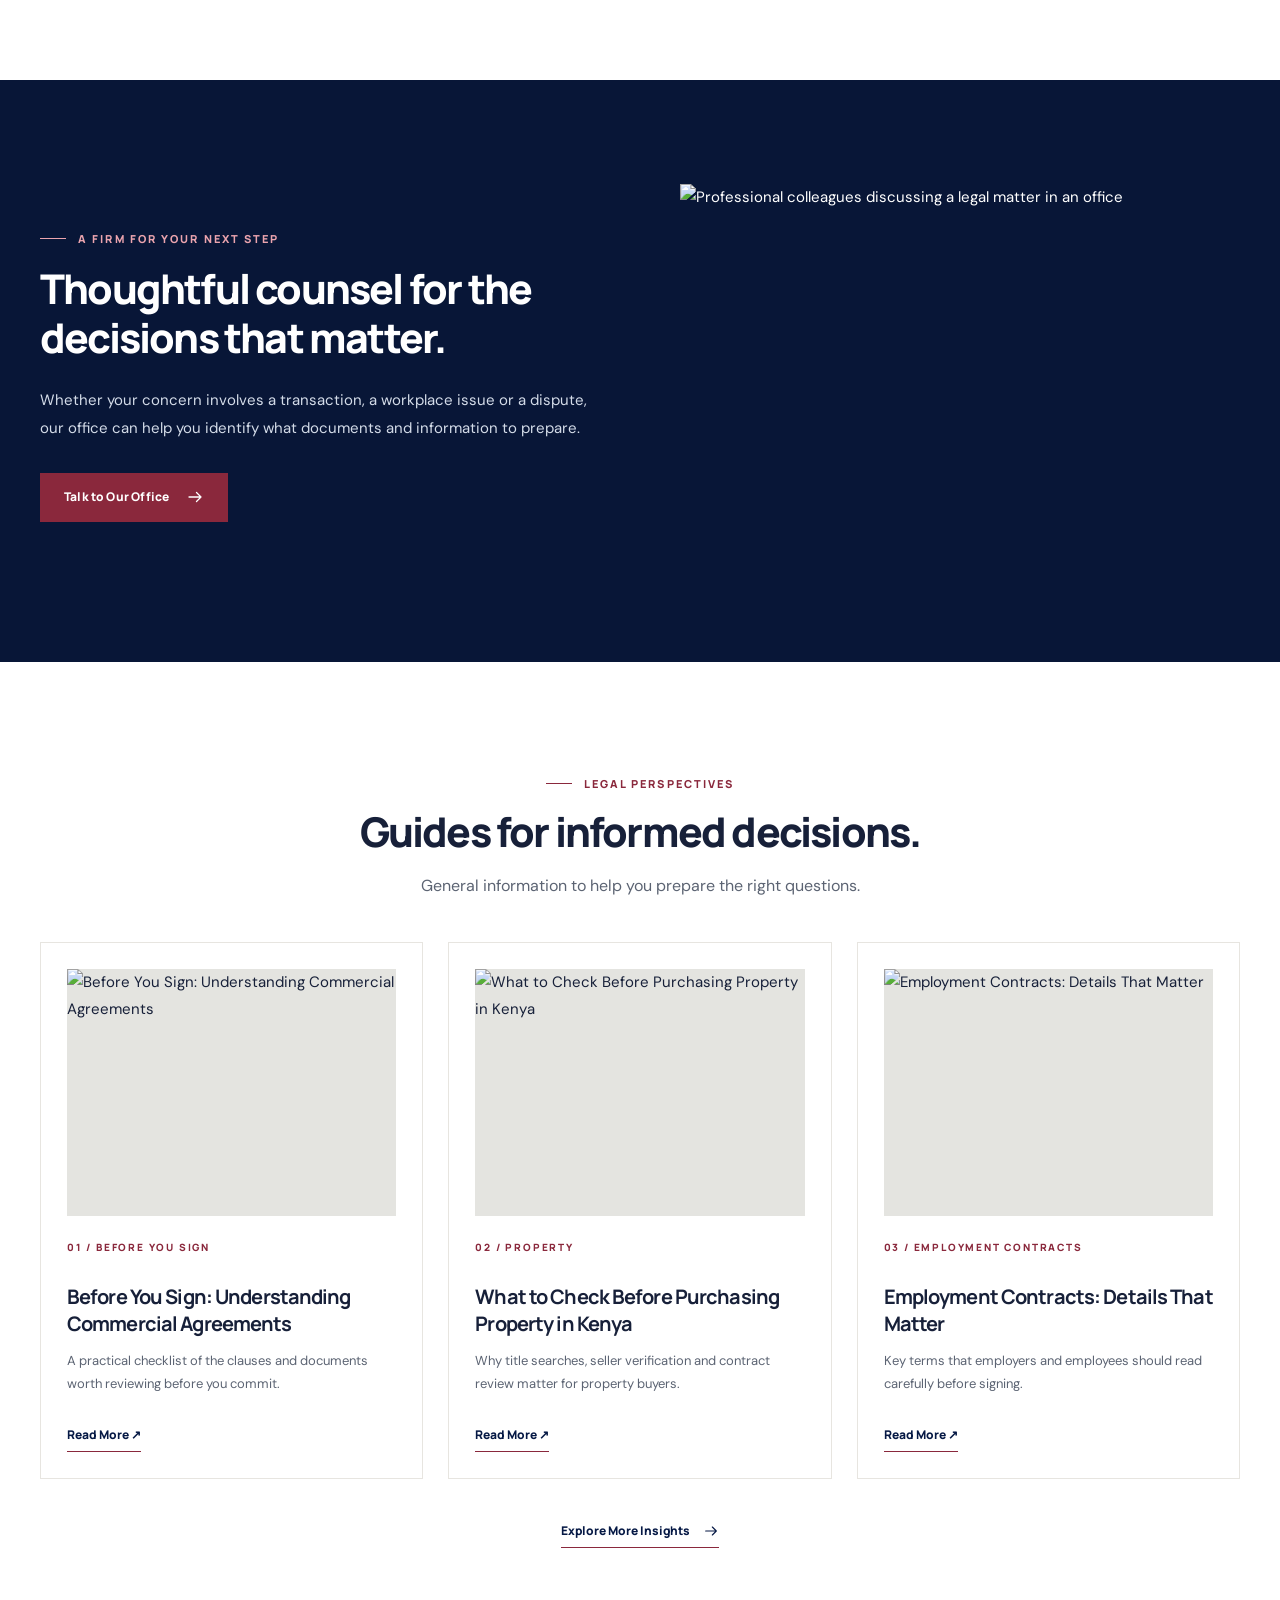
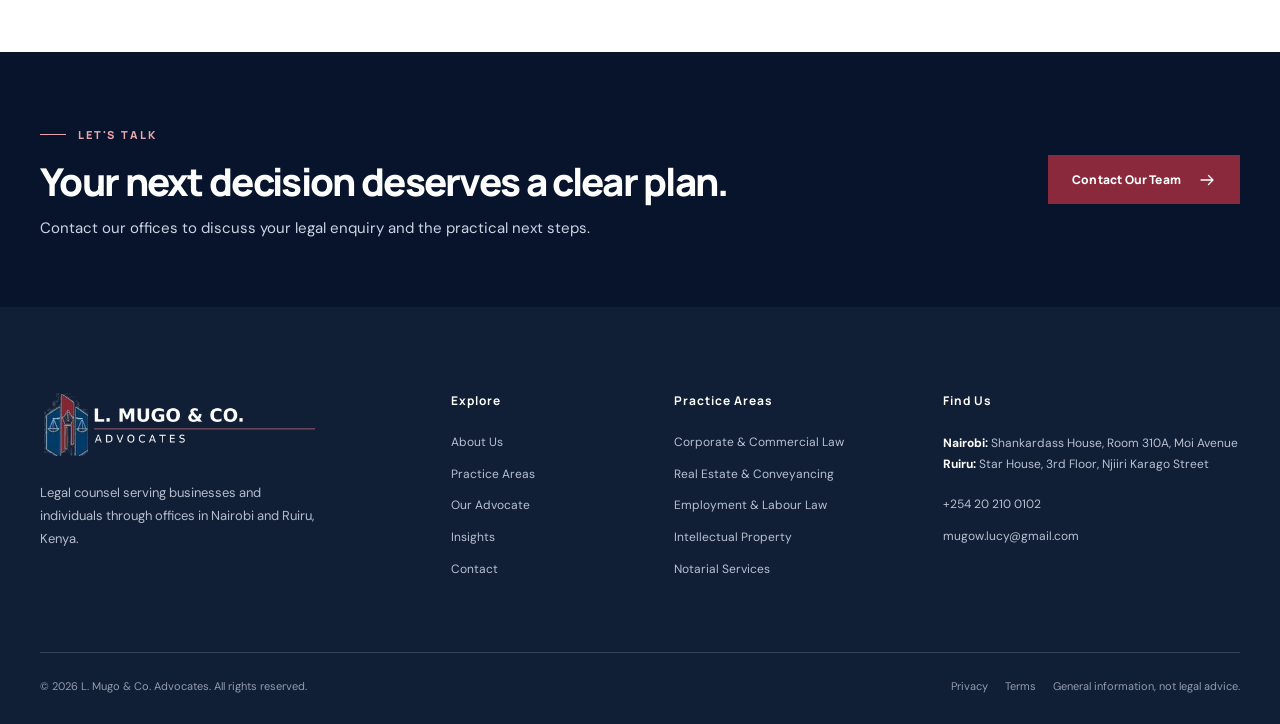
==== commit 6598e596: "Update firm email address to mugow.lucy@gmail.com" ====
--- a/index.html
+++ b/index.html
@@ -1,5 +1,5 @@
-<!doctype html><html lang="en-KE"><head><meta charset="utf-8"/><meta name="viewport" content="width=device-width, initial-scale=1"/><meta name="color-scheme" content="light"/><meta name="theme-color" content="#081637"/><title>L. Mugo &amp; Co. Advocates | Law Firm in Nairobi &amp; Ruiru, Kenya</title><meta name="description" content="L. Mugo &amp; Co. Advocates provides corporate, employment, property, intellectual property, dispute resolution and notarial legal services in Nairobi and Ruiru."/><meta name="robots" content="index,follow,max-image-preview:large"/><link rel="canonical" href="https://l-mugo-co-advocates.vercel.app/"/><meta property="og:type" content="website"/><meta property="og:site_name" content="L. Mugo & Co. Advocates"/><meta property="og:url" content="https://l-mugo-co-advocates.vercel.app/"/><meta property="og:title" content="L. Mugo &amp; Co. Advocates | Law Firm in Nairobi &amp; Ruiru, Kenya"/><meta property="og:description" content="L. Mugo &amp; Co. Advocates provides corporate, employment, property, intellectual property, dispute resolution and notarial legal services in Nairobi and Ruiru."/><meta property="og:image" content="https://l-mugo-co-advocates.vercel.app/assets/advocate-portrait.webp"/><meta name="twitter:card" content="summary_large_image"/><link rel="icon" href="/assets/favicon.png" type="image/png"/><link rel="preconnect" href="https://fonts.googleapis.com"/><link rel="preconnect" href="https://fonts.gstatic.com" crossorigin/><link rel="preconnect" href="https://images.pexels.com"/><link rel="stylesheet" href="/assets/site.css"/><script defer src="/assets/site.js"></script><script type="application/ld+json">{"@context": "https://schema.org", "@type": "LegalService", "name": "L. Mugo & Co. Advocates", "url": "https://l-mugo-co-advocates.vercel.app/", "telephone": "+254202100102", "email": "lawmugo21@gmail.com", "address": [{"@type": "PostalAddress", "streetAddress": "Shankardass House, Room 310A, Moi Avenue, next to Kenya Cinema, Nairobi, Kenya", "addressLocality": "Nairobi", "addressCountry": "KE"}, {"@type": "PostalAddress", "streetAddress": "Star House, 3rd Floor, Suites 101–103, Njiiri Karago Street, Ruiru Town, Kiambu County, Kenya", "addressLocality": "Ruiru", "addressRegion": "Kiambu", "addressCountry": "KE"}], "areaServed": {"@type": "Country", "name": "Kenya"}}</script></head><body><a class="skip-link" href="#main">Skip to content</a>
- <div class="topbar"><div class="container topbar-inner"><span class="topbar-address"><svg aria-hidden="true" width="18" height="18" viewBox="0 0 24 24" fill="none" stroke="currentColor" stroke-width="1.7" stroke-linecap="round" stroke-linejoin="round"><path d="M20 10c0 5-8 11-8 11S4 15 4 10a8 8 0 1 1 16 0Z"/><circle cx="12" cy="10" r="2"/></svg> Nairobi & Ruiru, Kenya</span><div class="topbar-links"><a href="mailto:lawmugo21@gmail.com"><svg aria-hidden="true" width="18" height="18" viewBox="0 0 24 24" fill="none" stroke="currentColor" stroke-width="1.7" stroke-linecap="round" stroke-linejoin="round"><rect x="2" y="4" width="20" height="16" rx="2"/><path d="m2 6 10 7L22 6"/></svg> lawmugo21@gmail.com</a><a href="tel:+254202100102"><svg aria-hidden="true" width="18" height="18" viewBox="0 0 24 24" fill="none" stroke="currentColor" stroke-width="1.7" stroke-linecap="round" stroke-linejoin="round"><path d="M22 16.9v3a2 2 0 0 1-2.2 2A19.5 19.5 0 0 1 2.1 4.2 2 2 0 0 1 4 2h3a2 2 0 0 1 2 1.7l.5 3a2 2 0 0 1-.6 1.8l-1.6 1.6a16 16 0 0 0 6.6 6.6l1.6-1.6a2 2 0 0 1 1.8-.6l3 .5a2 2 0 0 1 1.7 2Z"/></svg> +254 20 210 0102</a></div></div></div>
+<!doctype html><html lang="en-KE"><head><meta charset="utf-8"/><meta name="viewport" content="width=device-width, initial-scale=1"/><meta name="color-scheme" content="light"/><meta name="theme-color" content="#081637"/><title>L. Mugo &amp; Co. Advocates | Law Firm in Nairobi &amp; Ruiru, Kenya</title><meta name="description" content="L. Mugo &amp; Co. Advocates provides corporate, employment, property, intellectual property, dispute resolution and notarial legal services in Nairobi and Ruiru."/><meta name="robots" content="index,follow,max-image-preview:large"/><link rel="canonical" href="https://l-mugo-co-advocates.vercel.app/"/><meta property="og:type" content="website"/><meta property="og:site_name" content="L. Mugo & Co. Advocates"/><meta property="og:url" content="https://l-mugo-co-advocates.vercel.app/"/><meta property="og:title" content="L. Mugo &amp; Co. Advocates | Law Firm in Nairobi &amp; Ruiru, Kenya"/><meta property="og:description" content="L. Mugo &amp; Co. Advocates provides corporate, employment, property, intellectual property, dispute resolution and notarial legal services in Nairobi and Ruiru."/><meta property="og:image" content="https://l-mugo-co-advocates.vercel.app/assets/advocate-portrait.webp"/><meta name="twitter:card" content="summary_large_image"/><link rel="icon" href="/assets/favicon.png" type="image/png"/><link rel="preconnect" href="https://fonts.googleapis.com"/><link rel="preconnect" href="https://fonts.gstatic.com" crossorigin/><link rel="preconnect" href="https://images.pexels.com"/><link rel="stylesheet" href="/assets/site.css"/><script defer src="/assets/site.js"></script><script type="application/ld+json">{"@context": "https://schema.org", "@type": "LegalService", "name": "L. Mugo & Co. Advocates", "url": "https://l-mugo-co-advocates.vercel.app/", "telephone": "+254202100102", "email": "mugow.lucy@gmail.com", "address": [{"@type": "PostalAddress", "streetAddress": "Shankardass House, Room 310A, Moi Avenue, next to Kenya Cinema, Nairobi, Kenya", "addressLocality": "Nairobi", "addressCountry": "KE"}, {"@type": "PostalAddress", "streetAddress": "Star House, 3rd Floor, Suites 101–103, Njiiri Karago Street, Ruiru Town, Kiambu County, Kenya", "addressLocality": "Ruiru", "addressRegion": "Kiambu", "addressCountry": "KE"}], "areaServed": {"@type": "Country", "name": "Kenya"}}</script></head><body><a class="skip-link" href="#main">Skip to content</a>
+ <div class="topbar"><div class="container topbar-inner"><span class="topbar-address"><svg aria-hidden="true" width="18" height="18" viewBox="0 0 24 24" fill="none" stroke="currentColor" stroke-width="1.7" stroke-linecap="round" stroke-linejoin="round"><path d="M20 10c0 5-8 11-8 11S4 15 4 10a8 8 0 1 1 16 0Z"/><circle cx="12" cy="10" r="2"/></svg> Nairobi & Ruiru, Kenya</span><div class="topbar-links"><a href="mailto:mugow.lucy@gmail.com"><svg aria-hidden="true" width="18" height="18" viewBox="0 0 24 24" fill="none" stroke="currentColor" stroke-width="1.7" stroke-linecap="round" stroke-linejoin="round"><rect x="2" y="4" width="20" height="16" rx="2"/><path d="m2 6 10 7L22 6"/></svg> mugow.lucy@gmail.com</a><a href="tel:+254202100102"><svg aria-hidden="true" width="18" height="18" viewBox="0 0 24 24" fill="none" stroke="currentColor" stroke-width="1.7" stroke-linecap="round" stroke-linejoin="round"><path d="M22 16.9v3a2 2 0 0 1-2.2 2A19.5 19.5 0 0 1 2.1 4.2 2 2 0 0 1 4 2h3a2 2 0 0 1 2 1.7l.5 3a2 2 0 0 1-.6 1.8l-1.6 1.6a16 16 0 0 0 6.6 6.6l1.6-1.6a2 2 0 0 1 1.8-.6l3 .5a2 2 0 0 1 1.7 2Z"/></svg> +254 20 210 0102</a></div></div></div>
  <header class="nav-shell"><div class="container nav-inner"><a class="brand" href="/" aria-label="L. Mugo &amp; Co. Advocates home"><img src="/assets/mugo-wordmark-light-4k.png" width="3840" height="960" alt="L. Mugo &amp; Co. Advocates"/></a><nav class="nav-links" aria-label="Main navigation"><a href="/" class="nav-link active" aria-current="page">Home</a><a href="/about/" class="nav-link " >About Us</a><a href="/practice-areas/" class="nav-link " >Practice Areas</a><a href="/managing-partner/" class="nav-link " >Our Advocate</a><a href="/insights/" class="nav-link " >Insights</a><a href="/contact/" class="nav-link " >Contact</a></nav><a class="btn btn-gold nav-cta" href="/contact/">Consult Our Office <svg aria-hidden="true" width="18" height="18" viewBox="0 0 24 24" fill="none" stroke="currentColor" stroke-width="1.7" stroke-linecap="round" stroke-linejoin="round"><path d="M4 12h16M14 6l6 6-6 6"/></svg></a><button type="button" class="menu-open" aria-label="Open menu" aria-expanded="false" aria-controls="mobile-panel" data-mobile-open><svg aria-hidden="true" width="24" height="24" viewBox="0 0 24 24" fill="none" stroke="currentColor" stroke-width="1.7" stroke-linecap="round" stroke-linejoin="round"><path d="M3 6h18M3 12h18M3 18h18"/></svg></button></div></header>
  <div class="mobile-backdrop" id="mobile-backdrop"></div><nav class="mobile-panel" id="mobile-panel" aria-label="Mobile navigation" aria-hidden="true" inert><div class="mobile-head"><img src="/assets/mugo-wordmark-light-4k.png" width="3840" height="960" alt="L. Mugo &amp; Co. Advocates"/><button type="button" aria-label="Close menu" data-mobile-close>×</button></div><div class="mobile-links"><a href="/" aria-current="page">Home</a><a href="/about/" >About Us</a><a href="/practice-areas/" >Practice Areas</a><a href="/managing-partner/" >Our Advocate</a><a href="/insights/" >Insights</a><a href="/contact/" >Contact</a></div><a class="btn btn-gold mobile-cta" href="/contact/">Request a Consultation <svg aria-hidden="true" width="18" height="18" viewBox="0 0 24 24" fill="none" stroke="currentColor" stroke-width="1.7" stroke-linecap="round" stroke-linejoin="round"><path d="M4 12h16M14 6l6 6-6 6"/></svg></a></nav><main id="main"><section class="hero" style="--hero-image:url('https://images.pexels.com/photos/5669602/pexels-photo-5669602.jpeg?auto=compress&cs=tinysrgb&w=1900')"><div class="container hero-inner"><div class="hero-copy"><span class="eyebrow eyebrow-light">L. MUGO &amp; CO. ADVOCATES · NAIROBI &amp; RUIRU</span><h1>Committed to Upholding <em>Justice.</em></h1><p>Considered legal guidance for businesses, families and individuals. Professional advice on commercial affairs, property, employment, intellectual property and more.</p><div class="hero-actions"><a class="btn btn-gold" href="/contact/">Request a Consultation <svg aria-hidden="true" width="18" height="18" viewBox="0 0 24 24" fill="none" stroke="currentColor" stroke-width="1.7" stroke-linecap="round" stroke-linejoin="round"><path d="M4 12h16M14 6l6 6-6 6"/></svg></a><a class="btn btn-outline" href="/practice-areas/">Explore Our Services <svg aria-hidden="true" width="18" height="18" viewBox="0 0 24 24" fill="none" stroke="currentColor" stroke-width="1.7" stroke-linecap="round" stroke-linejoin="round"><path d="M4 12h16M14 6l6 6-6 6"/></svg></a></div></div></div><div class="hero-bottom"><div class="container hero-bottom-inner"><div class="hero-notes"><span>Nairobi &amp; Ruiru offices</span><span>Business &amp; personal matters</span><span>Practical legal solutions</span></div><span class="scroll-cue">SCROLL TO DISCOVER ↓</span></div></div></section>
 <section class="section"><div class="container intro-grid"><div class="intro-picture"><img src="/assets/advocate-portrait.webp" alt="Advocate photograph provided for L. Mugo &amp; Co. Advocates" width="576" height="576" loading="lazy"/><div class="picture-stamp"><small>FOUNDED</small><strong>2020</strong><span>Nairobi · Kenya</span></div></div><div class="intro-copy"><span class="eyebrow">WELCOME TO OUR FIRM</span><h2>About L. Mugo &amp; Co. Advocates</h2><div class="accent-line"></div><h3>Dedicated legal counsel. Personal attention.</h3><p>We offer practical, results-driven legal solutions across key areas of Kenyan law. Our approach combines careful review, clear communication and a sound understanding of each client's circumstances.</p><p>With offices serving Nairobi and Ruiru, the firm supports both personal legal matters and business transactions, from initial consultations through to documentation and resolution.</p><blockquote>“Good legal decisions begin with the right information and a clear understanding of the options available.”</blockquote><a class="text-link" href="/about/">Discover Our Firm <svg aria-hidden="true" width="18" height="18" viewBox="0 0 24 24" fill="none" stroke="currentColor" stroke-width="1.7" stroke-linecap="round" stroke-linejoin="round"><path d="M4 12h16M14 6l6 6-6 6"/></svg></a></div></div></section>
@@ -7,5 +7,5 @@
 <section class="section purpose-section"><div class="container purpose-grid"><div><span class="eyebrow">OUR APPROACH</span><h2>Clear thinking.<br/>Practical next steps.</h2><p>Legal matters can feel complicated. Our role is to help you understand the facts, identify the issues and make informed decisions.</p><a class="text-link" href="/contact/">Speak with our team <svg aria-hidden="true" width="18" height="18" viewBox="0 0 24 24" fill="none" stroke="currentColor" stroke-width="1.7" stroke-linecap="round" stroke-linejoin="round"><path d="M4 12h16M14 6l6 6-6 6"/></svg></a></div><div class="value-grid"><div><span>01</span><h3>Careful preparation</h3><p>Understanding your documents and objectives.</p></div><div><span>02</span><h3>Clear communication</h3><p>Plain-language advice without unnecessary complexity.</p></div><div><span>03</span><h3>Professional judgment</h3><p>Considering practical, proportionate legal options.</p></div><div><span>04</span><h3>Client focus</h3><p>Respectful attention to your circumstances.</p></div></div></div></section>
 <section class="section section-navy"><div class="container two-column"><div><span class="eyebrow eyebrow-light">A FIRM FOR YOUR NEXT STEP</span><h2>Thoughtful counsel for the decisions that matter.</h2><p>Whether your concern involves a transaction, a workplace issue or a dispute, our office can help you identify what documents and information to prepare.</p><a class="btn btn-gold" href="/contact/">Talk to Our Office <svg aria-hidden="true" width="18" height="18" viewBox="0 0 24 24" fill="none" stroke="currentColor" stroke-width="1.7" stroke-linecap="round" stroke-linejoin="round"><path d="M4 12h16M14 6l6 6-6 6"/></svg></a></div><div class="decorative-photo"><img src="https://images.pexels.com/photos/12899092/pexels-photo-12899092.jpeg?auto=compress&cs=tinysrgb&w=1100" loading="lazy" alt="Professional colleagues discussing a legal matter in an office"  width="1100" height="735" decoding="async"/></div></div></section>
 <section class="section"><div class="container"><div class="section-heading centered"><span class="eyebrow">LEGAL PERSPECTIVES</span><h2>Guides for informed decisions.</h2><p>General information to help you prepare the right questions.</p></div><div class="insight-grid"><article class="insight-card"><a href="/insights/#contracts" class="insight-image"><img src="https://images.pexels.com/photos/12911301/pexels-photo-12911301.jpeg?auto=compress&cs=tinysrgb&w=1100" loading="lazy" alt="Before You Sign: Understanding Commercial Agreements"  width="1100" height="735" decoding="async"/></a><div class="insight-copy"><span class="overline">01 / BEFORE YOU SIGN</span><h3><a href="/insights/#contracts">Before You Sign: Understanding Commercial Agreements</a></h3><p>A practical checklist of the clauses and documents worth reviewing before you commit.</p><a class="text-link" href="/insights/#contracts">Read More ↗</a></div></article><article class="insight-card"><a href="/insights/#property" class="insight-image"><img src="https://images.pexels.com/photos/5669655/pexels-photo-5669655.jpeg?auto=compress&cs=tinysrgb&w=1100" loading="lazy" alt="What to Check Before Purchasing Property in Kenya"  width="1100" height="735" decoding="async"/></a><div class="insight-copy"><span class="overline">02 / PROPERTY</span><h3><a href="/insights/#property">What to Check Before Purchasing Property in Kenya</a></h3><p>Why title searches, seller verification and contract review matter for property buyers.</p><a class="text-link" href="/insights/#property">Read More ↗</a></div></article><article class="insight-card"><a href="/insights/#employment" class="insight-image"><img src="https://images.pexels.com/photos/8052882/pexels-photo-8052882.jpeg?auto=compress&cs=tinysrgb&w=1100" loading="lazy" alt="Employment Contracts: Details That Matter"  width="1100" height="735" decoding="async"/></a><div class="insight-copy"><span class="overline">03 / EMPLOYMENT CONTRACTS</span><h3><a href="/insights/#employment">Employment Contracts: Details That Matter</a></h3><p>Key terms that employers and employees should read carefully before signing.</p><a class="text-link" href="/insights/#employment">Read More ↗</a></div></article></div><div class="centered section-action"><a class="text-link" href="/insights/">Explore More Insights <svg aria-hidden="true" width="18" height="18" viewBox="0 0 24 24" fill="none" stroke="currentColor" stroke-width="1.7" stroke-linecap="round" stroke-linejoin="round"><path d="M4 12h16M14 6l6 6-6 6"/></svg></a></div></div></section></main><section class="closing"><div class="container closing-inner"><div><span class="eyebrow eyebrow-light">LET'S TALK</span><h2>Your next decision deserves a clear plan.</h2><p>Contact our offices to discuss your legal enquiry and the practical next steps.</p></div><a class="btn btn-gold" href="/contact/">Contact Our Team <svg aria-hidden="true" width="18" height="18" viewBox="0 0 24 24" fill="none" stroke="currentColor" stroke-width="1.7" stroke-linecap="round" stroke-linejoin="round"><path d="M4 12h16M14 6l6 6-6 6"/></svg></a></div></section>
- <footer class="site-footer"><div class="container"><div class="footer-grid"><div class="footer-about"><a href="/" class="footer-logo"><img src="/assets/mugo-wordmark-dark-4k.png" alt="L. Mugo &amp; Co. Advocates" width="3840" height="960" loading="lazy"/></a><p>Legal counsel serving businesses and individuals through offices in Nairobi and Ruiru, Kenya.</p></div><div><h3>Explore</h3><div class="footer-links"><a href="/about/">About Us</a><a href="/practice-areas/">Practice Areas</a><a href="/managing-partner/">Our Advocate</a><a href="/insights/">Insights</a><a href="/contact/">Contact</a></div></div><div><h3>Practice Areas</h3><div class="footer-links"><a href="/practice-areas/#corporate">Corporate & Commercial Law</a><a href="/practice-areas/#property">Real Estate & Conveyancing</a><a href="/practice-areas/#employment">Employment & Labour Law</a><a href="/practice-areas/#ip">Intellectual Property</a><a href="/practice-areas/#notary">Notarial Services</a></div></div><div><h3>Find Us</h3><address><strong>Nairobi:</strong> Shankardass House, Room 310A, Moi Avenue<br/><strong>Ruiru:</strong> Star House, 3rd Floor, Njiiri Karago Street</address><div class="footer-links footer-contact"><a href="tel:+254202100102">+254 20 210 0102</a><a href="mailto:lawmugo21@gmail.com">lawmugo21@gmail.com</a></div></div></div><div class="footer-bottom"><span>© 2026 L. Mugo &amp; Co. Advocates. All rights reserved.</span><div><a href="/privacy/">Privacy</a><a href="/terms/">Terms</a><span>General information, not legal advice.</span></div></div></div></footer>
+ <footer class="site-footer"><div class="container"><div class="footer-grid"><div class="footer-about"><a href="/" class="footer-logo"><img src="/assets/mugo-wordmark-dark-4k.png" alt="L. Mugo &amp; Co. Advocates" width="3840" height="960" loading="lazy"/></a><p>Legal counsel serving businesses and individuals through offices in Nairobi and Ruiru, Kenya.</p></div><div><h3>Explore</h3><div class="footer-links"><a href="/about/">About Us</a><a href="/practice-areas/">Practice Areas</a><a href="/managing-partner/">Our Advocate</a><a href="/insights/">Insights</a><a href="/contact/">Contact</a></div></div><div><h3>Practice Areas</h3><div class="footer-links"><a href="/practice-areas/#corporate">Corporate & Commercial Law</a><a href="/practice-areas/#property">Real Estate & Conveyancing</a><a href="/practice-areas/#employment">Employment & Labour Law</a><a href="/practice-areas/#ip">Intellectual Property</a><a href="/practice-areas/#notary">Notarial Services</a></div></div><div><h3>Find Us</h3><address><strong>Nairobi:</strong> Shankardass House, Room 310A, Moi Avenue<br/><strong>Ruiru:</strong> Star House, 3rd Floor, Njiiri Karago Street</address><div class="footer-links footer-contact"><a href="tel:+254202100102">+254 20 210 0102</a><a href="mailto:mugow.lucy@gmail.com">mugow.lucy@gmail.com</a></div></div></div><div class="footer-bottom"><span>© 2026 L. Mugo &amp; Co. Advocates. All rights reserved.</span><div><a href="/privacy/">Privacy</a><a href="/terms/">Terms</a><span>General information, not legal advice.</span></div></div></div></footer>
  <a class="floating-contact" href="/contact/" aria-label="Contact L. Mugo and Company Advocates" title="Contact the firm"><svg aria-hidden="true" width="29" height="29" viewBox="0 0 24 24" fill="none" stroke="currentColor" stroke-width="1.7" stroke-linecap="round" stroke-linejoin="round"><path d="M21 11.5a8.38 8.38 0 0 1-.9 3.8 8.5 8.5 0 0 1-7.6 4.7 8.38 8.38 0 0 1-3.8-.9L3 21l1.9-5.7a8.38 8.38 0 0 1-.9-3.8 8.5 8.5 0 0 1 4.7-7.6 8.38 8.38 0 0 1 3.8-.9h.5a8.48 8.48 0 0 1 8 8v.5Z"/></svg><span class="whatsapp-tooltip" aria-hidden="true">Contact Our Office</span></a><button class="scroll-top" type="button" aria-label="Back to top" title="Back to top">↑</button></body></html>
--- a/assets/site.css
+++ b/assets/site.css
@@ -1,19 +1,19 @@
 @import url('https://fonts.googleapis.com/css2?family=DM+Sans:wght@400;500;600;700&family=Manrope:wght@400;500;600;700;800&display=swap');
-:root{--navy:#081637;--navy-deep:#07142c;--navy-soft:#11264b;--gold:#c3913b;--gold-light:#f2cb80;--red:#982d3d;--ink:#172039;--body:#5c6473;--line:#e7e4df;--cream:#f8f7f3;--white:#fff;--shadow:0 24px 65px rgba(11,22,44,.12)}
-*,*::before,*::after{box-sizing:border-box}html{scroll-behavior:smooth;scroll-padding-top:110px}body{margin:0;background:#fff;color:var(--ink);font:400 15px/1.78 'DM Sans',Arial,sans-serif;-webkit-font-smoothing:antialiased}body.nav-open{overflow:hidden}img{max-width:100%;display:block}button,input,textarea,select{font:inherit}button{cursor:pointer}a{color:inherit;text-decoration:none}::selection{background:#ead29e;color:#091637}:focus-visible{outline:3px solid #c89b4b;outline-offset:4px}.container{width:min(100% - 72px,1200px);margin-inline:auto}.skip-link{position:absolute;top:-100px;left:10px;z-index:1000;color:#fff;background:var(--navy);padding:9px 17px}.skip-link:focus{top:8px}h1,h2,h3,h4,p{margin-top:0}h1,h2,h3{font-family:Manrope,Arial,sans-serif;letter-spacing:-.044em;line-height:1.2}h1{font-size:clamp(44px,5.1vw,74px);font-weight:800}h2{font-size:clamp(30px,3.2vw,48px);font-weight:800}h3{font-size:clamp(17px,1.65vw,23px)}p{color:var(--body)}.centered{text-align:center}.section{padding:104px 0}.cream{background:var(--cream)}.section-heading{margin-bottom:42px;max-width:770px}.section-heading.centered{margin-inline:auto}.section-heading h2{margin:15px 0 15px}.section-heading p{margin:0;font-size:16px;line-height:1.78}.eyebrow{display:inline-flex;align-items:center;gap:12px;color:var(--gold);font-size:11px;font-family:Manrope,Arial,sans-serif;font-weight:800;letter-spacing:2.1px;text-transform:uppercase;line-height:1.55}.eyebrow::before{content:"";width:26px;flex:0 0 26px;height:1px;background:currentColor}.eyebrow-light{color:var(--gold-light)}.accent-line{width:57px;height:3px;background:var(--gold);margin:24px 0}.btn{display:inline-flex;align-items:center;justify-content:center;gap:17px;padding:14px 23px;min-height:49px;font-size:12px;font-weight:800;letter-spacing:.015em;font-family:Manrope,Arial,sans-serif;line-height:1.3;text-align:center;border:1px solid transparent;transition:background .2s,transform .2s,border-color .2s;white-space:normal}.btn:hover{transform:translateY(-2px)}.btn svg{flex:none}.btn-gold{background:#d6a34d;border-color:#d6a34d;color:#081637}.btn-gold:hover{background:#efc67a;border-color:#efc67a}.btn-navy{color:#fff;background:var(--navy);border-color:var(--navy)}.btn-navy:hover{background:#183766}.btn-outline{border-color:#fff9;color:#fff;background:#ffffff08}.btn-outline:hover{background:#ffffff1d}.text-link{display:inline-flex;align-items:center;gap:13px;color:#061945;font-size:12px;font-weight:800;font-family:Manrope,Arial,sans-serif;border-bottom:1px solid var(--gold);padding-bottom:6px}.text-link:hover{color:#b07b2c}.text-link svg{width:16px}.section-action{margin-top:38px}
+:root{--navy:#081637;--navy-deep:#07142c;--navy-soft:#11264b;--gold:#8A283C;--gold-light:#EBA4AE;--red:#8A283C;--ink:#172039;--body:#5c6473;--line:#E9E1E4;--cream:#FAF7F8;--white:#fff;--shadow:0 24px 65px rgba(11,22,44,.12)}
+*,*::before,*::after{box-sizing:border-box}html{scroll-behavior:smooth;scroll-padding-top:110px}body{margin:0;background:#fff;color:var(--ink);font:400 15px/1.78 'DM Sans',Arial,sans-serif;-webkit-font-smoothing:antialiased}body.nav-open{overflow:hidden}img{max-width:100%;display:block}button,input,textarea,select{font:inherit}button{cursor:pointer}a{color:inherit;text-decoration:none}::selection{background:#F1D5DC;color:#091637}:focus-visible{outline:3px solid #B4475F;outline-offset:4px}.container{width:min(100% - 72px,1200px);margin-inline:auto}.skip-link{position:absolute;top:-100px;left:10px;z-index:1000;color:#fff;background:var(--navy);padding:9px 17px}.skip-link:focus{top:8px}h1,h2,h3,h4,p{margin-top:0}h1,h2,h3{font-family:Manrope,Arial,sans-serif;letter-spacing:-.044em;line-height:1.2}h1{font-size:clamp(44px,5.1vw,74px);font-weight:800}h2{font-size:clamp(30px,3.2vw,48px);font-weight:800}h3{font-size:clamp(17px,1.65vw,23px)}p{color:var(--body)}.centered{text-align:center}.section{padding:104px 0}.cream{background:var(--cream)}.section-heading{margin-bottom:42px;max-width:770px}.section-heading.centered{margin-inline:auto}.section-heading h2{margin:15px 0 15px}.section-heading p{margin:0;font-size:16px;line-height:1.78}.eyebrow{display:inline-flex;align-items:center;gap:12px;color:var(--gold);font-size:11px;font-family:Manrope,Arial,sans-serif;font-weight:800;letter-spacing:2.1px;text-transform:uppercase;line-height:1.55}.eyebrow::before{content:"";width:26px;flex:0 0 26px;height:1px;background:currentColor}.eyebrow-light{color:var(--gold-light)}.accent-line{width:57px;height:3px;background:var(--gold);margin:24px 0}.btn{display:inline-flex;align-items:center;justify-content:center;gap:17px;padding:14px 23px;min-height:49px;font-size:12px;font-weight:800;letter-spacing:.015em;font-family:Manrope,Arial,sans-serif;line-height:1.3;text-align:center;border:1px solid transparent;transition:background .2s,transform .2s,border-color .2s;white-space:normal}.btn:hover{transform:translateY(-2px)}.btn svg{flex:none}.btn-gold{background:#8A283C;border-color:#8A283C;color:#fff}.btn-gold:hover{background:#702034;border-color:#702034;color:#fff}.btn-navy{color:#fff;background:var(--navy);border-color:var(--navy)}.btn-navy:hover{background:#183766}.btn-outline{border-color:#fff9;color:#fff;background:#ffffff08}.btn-outline:hover{background:#ffffff1d}.text-link{display:inline-flex;align-items:center;gap:13px;color:#061945;font-size:12px;font-weight:800;font-family:Manrope,Arial,sans-serif;border-bottom:1px solid var(--gold);padding-bottom:6px}.text-link:hover{color:#8A283C}.text-link svg{width:16px}.section-action{margin-top:38px}
 /* Reference site navigation: restrained utility bar, white main navigation */
-.topbar{background:#07142b;color:#e0e2ea;font-size:11px}.topbar-inner{min-height:38px;display:flex;justify-content:space-between;align-items:center;gap:18px}.topbar-address,.topbar-links,.topbar-links a{display:inline-flex;align-items:center;gap:7px}.topbar svg{height:15px;width:15px;color:#e1c184}.topbar-links{gap:24px}.topbar-links a:hover{color:#f2cb80}.nav-shell{position:sticky;top:0;background:#fff;z-index:80;box-shadow:0 2px 20px #0816370e}.nav-inner{min-height:101px;display:flex;align-items:center;gap:24px}.brand{display:flex;align-items:center;flex:0 0 260px;width:260px}.brand img{width:260px;height:auto;max-height:80px;object-fit:contain}.nav-links{display:flex;gap:18px;margin-left:auto;align-items:center}.nav-link{font-size:11.5px;font-weight:800;color:#111f3d;white-space:nowrap;position:relative;padding:12px 0}.nav-link::after{content:"";position:absolute;bottom:6px;left:0;right:100%;height:2px;background:var(--gold);transition:right .2s}.nav-link.active::after,.nav-link:hover::after{right:0}.nav-link.active{color:#a97424}.nav-cta{padding:13px 17px;min-height:44px;white-space:nowrap;font-size:11px}.menu-open{display:none;background:transparent;border:1px solid #e3e3e3;color:var(--navy);width:44px;height:44px;align-items:center;justify-content:center;margin-left:auto}.mobile-backdrop{position:fixed;inset:0;background:#07142bb3;z-index:85;visibility:hidden;opacity:0;transition:opacity .2s,visibility .2s}.mobile-backdrop.visible{opacity:1;visibility:visible}.mobile-panel{position:fixed;right:0;top:0;bottom:0;z-index:90;display:block;width:min(89vw,380px);padding:24px;background:white;overflow-y:auto;transform:translateX(105%);box-shadow:-15px 0 60px #07142b3d;transition:transform .23s}.mobile-panel.open{transform:translateX(0)}.mobile-head{display:flex;align-items:center;justify-content:space-between;gap:12px;padding-bottom:25px;border-bottom:1px solid var(--line)}.mobile-head img{width:175px;height:auto}.mobile-head button{background:#f4f1ec;border:0;color:var(--navy);font-size:26px;line-height:1;width:39px;height:39px}.mobile-links{display:flex;flex-direction:column;margin:14px 0 27px}.mobile-links a{padding:13px 3px;border-bottom:1px solid #efeee9;font-size:14px;font-weight:700}.mobile-cta{width:100%}
+.topbar{background:#07142b;color:#e0e2ea;font-size:11px}.topbar-inner{min-height:38px;display:flex;justify-content:space-between;align-items:center;gap:18px}.topbar-address,.topbar-links,.topbar-links a{display:inline-flex;align-items:center;gap:7px}.topbar svg{height:15px;width:15px;color:#EBA4AE}.topbar-links{gap:24px}.topbar-links a:hover{color:#EBA4AE}.nav-shell{position:sticky;top:0;background:#fff;z-index:80;box-shadow:0 2px 20px #0816370e}.nav-inner{min-height:101px;display:flex;align-items:center;gap:24px}.brand{display:flex;align-items:center;flex:0 0 260px;width:260px}.brand img{width:260px;height:auto;max-height:80px;object-fit:contain}.nav-links{display:flex;gap:18px;margin-left:auto;align-items:center}.nav-link{font-size:11.5px;font-weight:800;color:#111f3d;white-space:nowrap;position:relative;padding:12px 0}.nav-link::after{content:"";position:absolute;bottom:6px;left:0;right:100%;height:2px;background:var(--gold);transition:right .2s}.nav-link.active::after,.nav-link:hover::after{right:0}.nav-link.active{color:#8A283C}.nav-cta{padding:13px 17px;min-height:44px;white-space:nowrap;font-size:11px}.menu-open{display:none;background:transparent;border:1px solid #e3e3e3;color:var(--navy);width:44px;height:44px;align-items:center;justify-content:center;margin-left:auto}.mobile-backdrop{position:fixed;inset:0;background:#07142bb3;z-index:85;visibility:hidden;opacity:0;transition:opacity .2s,visibility .2s}.mobile-backdrop.visible{opacity:1;visibility:visible}.mobile-panel{position:fixed;right:0;top:0;bottom:0;z-index:90;display:block;width:min(89vw,380px);padding:24px;background:white;overflow-y:auto;transform:translateX(105%);box-shadow:-15px 0 60px #07142b3d;transition:transform .23s}.mobile-panel.open{transform:translateX(0)}.mobile-head{display:flex;align-items:center;justify-content:space-between;gap:12px;padding-bottom:25px;border-bottom:1px solid var(--line)}.mobile-head img{width:175px;height:auto}.mobile-head button{background:#F7EFF1;border:0;color:var(--navy);font-size:26px;line-height:1;width:39px;height:39px}.mobile-links{display:flex;flex-direction:column;margin:14px 0 27px}.mobile-links a{padding:13px 3px;border-bottom:1px solid #efeee9;font-size:14px;font-weight:700}.mobile-cta{width:100%}
 /* Full-bleed image, overlaid text: matches original Were reference hero */
 .hero{min-height:665px;background:#07152c;color:#fff;position:relative;isolation:isolate;display:flex;align-items:center;overflow:hidden}.hero::before{content:"";position:absolute;z-index:-2;inset:0;background-image:linear-gradient(90deg,rgba(5,14,32,.98) 0%,rgba(6,16,36,.94) 31%,rgba(7,19,41,.79) 57%,rgba(5,14,31,.15) 100%),var(--hero-image);background-position:center;background-size:cover}.hero::after{content:"";position:absolute;z-index:-1;inset:0;background:linear-gradient(0deg,rgba(4,12,30,.39),transparent 24%)}.hero-inner{width:min(100% - 72px,1200px);padding:88px 0 119px}.hero-copy{max-width:725px}.hero h1{color:#fff;margin:24px 0 27px;line-height:1.15}.hero h1 em{color:var(--gold-light);font-style:normal}.hero-copy p{color:#d7dce6;max-width:570px;font-size:16px;line-height:1.85}.hero-actions{display:flex;gap:14px;flex-wrap:wrap;margin-top:34px}.hero-bottom{position:absolute;left:0;right:0;bottom:0;color:#e8eaf0;border-top:1px solid #fff3}.hero-bottom-inner{min-height:60px;display:flex;align-items:center;justify-content:space-between;gap:20px}.hero-notes{display:flex;align-items:center;gap:28px;font-size:11px}.hero-notes span{display:flex;align-items:center;gap:9px}.hero-notes span::before{content:"";height:6px;width:6px;background:var(--gold-light);border-radius:50%}.scroll-cue{font-weight:700;letter-spacing:1.4px;font-size:10px;white-space:nowrap}
 /* Reference intro portrait treatment */
-.intro-grid{display:grid;grid-template-columns:minmax(0,1fr) minmax(0,1fr);gap:90px;align-items:center}.intro-picture{position:relative;min-width:0}.intro-picture>img{width:100%;height:auto;aspect-ratio:1/1;object-fit:cover;object-position:center 18%;box-shadow:var(--shadow)}.intro-picture::before{content:"";position:absolute;border-top:9px solid #ece4d4;border-left:9px solid #ece4d4;left:-25px;top:-24px;height:105px;width:105px;pointer-events:none;z-index:1}.picture-stamp{position:absolute;right:-22px;bottom:-22px;background:var(--navy);padding:23px 27px;color:white;box-shadow:var(--shadow);display:flex;flex-direction:column;line-height:1.3;min-width:164px}.picture-stamp small{font-size:10px;color:var(--gold-light);letter-spacing:2px;font-weight:700}.picture-stamp strong{font:800 30px Manrope,Arial,sans-serif;margin:5px 0}.picture-stamp span{font-size:10px;color:#d6ddea}.intro-copy h2{margin:18px 0 0}.intro-copy h3{color:var(--navy);margin-bottom:14px}.intro-copy p{line-height:1.85;margin-bottom:16px}.intro-copy blockquote{font:600 16px/1.7 Manrope,Arial,sans-serif;border-left:3px solid var(--gold);padding:12px 0 12px 23px;margin:25px 0;color:#263b5e}
+.intro-grid{display:grid;grid-template-columns:minmax(0,1fr) minmax(0,1fr);gap:90px;align-items:center}.intro-picture{position:relative;min-width:0}.intro-picture>img{width:100%;height:auto;aspect-ratio:1/1;object-fit:cover;object-position:center 18%;box-shadow:var(--shadow)}.intro-picture::before{content:"";position:absolute;border-top:9px solid #F1D8DE;border-left:9px solid #F1D8DE;left:-25px;top:-24px;height:105px;width:105px;pointer-events:none;z-index:1}.picture-stamp{position:absolute;right:-22px;bottom:-22px;background:var(--navy);padding:23px 27px;color:white;box-shadow:var(--shadow);display:flex;flex-direction:column;line-height:1.3;min-width:164px}.picture-stamp small{font-size:10px;color:var(--gold-light);letter-spacing:2px;font-weight:700}.picture-stamp strong{font:800 30px Manrope,Arial,sans-serif;margin:5px 0}.picture-stamp span{font-size:10px;color:#d6ddea}.intro-copy h2{margin:18px 0 0}.intro-copy h3{color:var(--navy);margin-bottom:14px}.intro-copy p{line-height:1.85;margin-bottom:16px}.intro-copy blockquote{font:600 16px/1.7 Manrope,Arial,sans-serif;border-left:3px solid var(--gold);padding:12px 0 12px 23px;margin:25px 0;color:#263b5e}
 /* Image-led practice cards: no image stretching */
-.practice-grid{display:grid;grid-template-columns:repeat(3,minmax(0,1fr));gap:23px}.practice-card{height:340px;min-width:0;overflow:hidden;position:relative;background:#122242;display:block;color:#fff}.practice-card>img{position:absolute;inset:0;width:100%;height:100%;object-fit:cover;object-position:center;transition:transform .35s ease}.practice-card:hover>img{transform:scale(1.055)}.practice-shade{position:absolute;inset:0;background:linear-gradient(180deg,#07142b0a 15%,#07142bd5 70%,#07142bee 100%)}.practice-card-text{position:absolute;bottom:0;left:0;right:0;padding:27px 27px 25px}.card-number{font-size:10px;letter-spacing:2.2px;color:var(--gold-light);font-weight:700}.practice-card h3{font-size:19px;color:white;margin:9px 0 7px}.practice-card p{font-size:12px;line-height:1.5;color:#e3e8f0;max-width:285px;margin-bottom:0}.card-arrow{position:absolute;bottom:27px;right:24px}.card-arrow svg{width:19px;height:19px;color:#f2c87b}
-.purpose-grid{display:grid;grid-template-columns:1fr 1.08fr;gap:95px;align-items:start}.purpose-grid h2{margin:18px 0 23px}.purpose-grid>div>p{font-size:16px;max-width:440px}.value-grid{display:grid;grid-template-columns:1fr 1fr;gap:32px 40px}.value-grid>div{border-top:1px solid var(--line);padding-top:16px}.value-grid span,.three-values span{font-size:12px;color:var(--gold);font-weight:800;letter-spacing:2px}.value-grid h3{margin:10px 0 8px;font-size:17px}.value-grid p{font-size:13px;line-height:1.7}.two-column{display:grid;grid-template-columns:minmax(0,1fr) minmax(0,1fr);gap:80px;align-items:center}.two-column>div{min-width:0}.two-column h2{margin:17px 0 23px}.two-column p{font-size:15px;line-height:1.9}.two-column .btn{margin-top:15px}.section-navy{background:var(--navy);color:#fff}.section-navy h2{color:#fff}.section-navy p{color:#d4dce9}.decorative-photo,.picture-frame{width:100%;overflow:hidden}.decorative-photo img{width:100%;height:auto;aspect-ratio:6/4;object-fit:cover}.picture-frame img{width:100%;height:auto;aspect-ratio:1.19/1;object-fit:cover}.insight-grid{display:grid;grid-template-columns:repeat(3,minmax(0,1fr));gap:25px}.insight-card{min-width:0;border:1px solid #e7e5e0;background:white;padding:26px}.insight-image{display:block;overflow:hidden;background:#e4e4e0}.insight-image img{width:100%;height:auto;aspect-ratio:4/3;object-fit:cover;object-position:center;transition:transform .3s}.insight-image:hover img{transform:scale(1.04)}.insight-copy{padding-top:17px}.overline{font-family:Manrope,Arial,sans-serif;font-size:10px;letter-spacing:1.8px;color:#c28e3d;font-weight:800}.insight-copy h3{font-size:20px;margin:23px 0 12px;line-height:1.35}.insight-copy h3 a:hover{color:#a77728}.insight-copy p{font-size:13px;line-height:1.8;min-height:53px}.insight-copy .text-link{margin-top:9px}
+.practice-grid{display:grid;grid-template-columns:repeat(3,minmax(0,1fr));gap:23px}.practice-card{height:340px;min-width:0;overflow:hidden;position:relative;background:#122242;display:block;color:#fff}.practice-card>img{position:absolute;inset:0;width:100%;height:100%;object-fit:cover;object-position:center;transition:transform .35s ease}.practice-card:hover>img{transform:scale(1.055)}.practice-shade{position:absolute;inset:0;background:linear-gradient(180deg,#07142b0a 15%,#07142bd5 70%,#07142bee 100%)}.practice-card-text{position:absolute;bottom:0;left:0;right:0;padding:27px 27px 25px}.card-number{font-size:10px;letter-spacing:2.2px;color:var(--gold-light);font-weight:700}.practice-card h3{font-size:19px;color:white;margin:9px 0 7px}.practice-card p{font-size:12px;line-height:1.5;color:#e3e8f0;max-width:285px;margin-bottom:0}.card-arrow{position:absolute;bottom:27px;right:24px}.card-arrow svg{width:19px;height:19px;color:#EBA4AE}
+.purpose-grid{display:grid;grid-template-columns:1fr 1.08fr;gap:95px;align-items:start}.purpose-grid h2{margin:18px 0 23px}.purpose-grid>div>p{font-size:16px;max-width:440px}.value-grid{display:grid;grid-template-columns:1fr 1fr;gap:32px 40px}.value-grid>div{border-top:1px solid var(--line);padding-top:16px}.value-grid span,.three-values span{font-size:12px;color:var(--gold);font-weight:800;letter-spacing:2px}.value-grid h3{margin:10px 0 8px;font-size:17px}.value-grid p{font-size:13px;line-height:1.7}.two-column{display:grid;grid-template-columns:minmax(0,1fr) minmax(0,1fr);gap:80px;align-items:center}.two-column>div{min-width:0}.two-column h2{margin:17px 0 23px}.two-column p{font-size:15px;line-height:1.9}.two-column .btn{margin-top:15px}.section-navy{background:var(--navy);color:#fff}.section-navy h2{color:#fff}.section-navy p{color:#d4dce9}.decorative-photo,.picture-frame{width:100%;overflow:hidden}.decorative-photo img{width:100%;height:auto;aspect-ratio:6/4;object-fit:cover}.picture-frame img{width:100%;height:auto;aspect-ratio:1.19/1;object-fit:cover}.insight-grid{display:grid;grid-template-columns:repeat(3,minmax(0,1fr));gap:25px}.insight-card{min-width:0;border:1px solid #e7e5e0;background:white;padding:26px}.insight-image{display:block;overflow:hidden;background:#e4e4e0}.insight-image img{width:100%;height:auto;aspect-ratio:4/3;object-fit:cover;object-position:center;transition:transform .3s}.insight-image:hover img{transform:scale(1.04)}.insight-copy{padding-top:17px}.overline{font-family:Manrope,Arial,sans-serif;font-size:10px;letter-spacing:1.8px;color:#8A283C;font-weight:800}.insight-copy h3{font-size:20px;margin:23px 0 12px;line-height:1.35}.insight-copy h3 a:hover{color:#702034}.insight-copy p{font-size:13px;line-height:1.8;min-height:53px}.insight-copy .text-link{margin-top:9px}
 /* Inner pages */
-.page-hero{background:radial-gradient(circle at 83% 32%,#1a3155 0%,transparent 42%),linear-gradient(120deg,#081637,#102345);color:white;padding:100px 0 95px}.page-hero h1{max-width:830px;font-size:clamp(40px,4.6vw,64px);margin:25px 0 22px}.page-hero p{color:#cdd5e3;max-width:630px;font-size:16px}.three-values{display:grid;grid-template-columns:repeat(3,minmax(0,1fr));gap:24px}.three-values article{background:#fff;padding:32px;min-width:0;border:1px solid var(--line)}.three-values h3{margin:15px 0 10px}.three-values p{font-size:13px}.reverse{direction:rtl}.reverse>*{direction:ltr}.jump-chips{display:flex;gap:12px;flex-wrap:wrap;justify-content:center;margin-top:35px}.jump-chips a{border:1px solid #dad5cc;color:#1b2c4d;font-size:12px;font-weight:700;padding:8px 13px}.jump-chips a:hover{background:var(--navy);color:white}.practice-detail{padding:85px 0;scroll-margin-top:115px}.detail-grid{display:grid;grid-template-columns:minmax(0,1fr) minmax(0,1fr);align-items:center;gap:80px}.detail-grid.reverse{direction:rtl}.detail-grid.reverse>*{direction:ltr}.detail-photo img{width:100%;height:auto;aspect-ratio:5/4;object-fit:cover;object-position:center}.detail-copy h2{margin:16px 0 15px}.detail-copy h3{font-size:18px;font-weight:700;letter-spacing:-.018em;margin-bottom:16px;color:#26446a}.detail-copy>p{line-height:1.8}.detail-topics{font-size:12px;font-weight:700;color:#7c6c54;border-left:3px solid var(--gold);padding-left:17px;margin:25px 0!important}.profile-layout{display:grid;grid-template-columns:.9fr 1.1fr;gap:88px;align-items:center}.profile-photo{position:relative}.profile-photo>img{width:100%;height:auto;aspect-ratio:1/1;object-fit:cover;box-shadow:var(--shadow)}.profile-body h2{margin:18px 0 6px}.profile-role{font-weight:800;font-size:11px;letter-spacing:1.4px;color:#9c742b}.profile-body p{line-height:1.85}.team-grid{display:grid;grid-template-columns:repeat(3,minmax(0,1fr));gap:24px}.team-grid article{text-align:center;background:#fff;border:1px solid var(--line);padding:35px 22px}.initials{margin:0 auto 19px;border-radius:50%;width:79px;height:79px;background:#e4edf8;color:#09254b;display:grid;place-items:center;font:800 24px Manrope,Arial,sans-serif}.team-grid article:nth-child(2) .initials{background:#fff0d5;color:#884a2d}.team-grid article:nth-child(3) .initials{background:#f6e1e5;color:#7c213a}.team-grid h3{margin:0;font-size:18px}.team-grid span{font-size:11px;text-transform:uppercase;letter-spacing:1.4px;color:#9b845e}.guide-article{padding:42px 46px;background:#fff;margin:0 auto 25px;scroll-margin-top:120px;max-width:900px}.guide-article h2{font-size:30px;margin:13px 0 24px}.guide-article p{line-height:1.9}.contact-grid{display:grid;grid-template-columns:.85fr 1.15fr;gap:75px;align-items:start}.contact-copy h2{margin:17px 0 19px}.contact-copy p{margin-bottom:30px}.contact-line{display:flex;gap:16px;border-top:1px solid var(--line);padding:18px 0;align-items:flex-start}.contact-line>svg{color:#b48842;flex:none;margin-top:5px}.contact-line>div{display:flex;flex-direction:column;gap:4px;min-width:0}.contact-line strong{font-size:12px;text-transform:uppercase;letter-spacing:.8px}.contact-line a,.contact-line span{font-size:14px;overflow-wrap:anywhere}.contact-line a:hover{color:#c18c39}.contact-form-shell{background:var(--cream);border:1px solid #ece5db;padding:35px}.contact-form-shell h3{font-size:26px;margin-bottom:6px}.contact-form-shell>p{font-size:13px}.contact-form-shell form{margin-top:22px}.contact-form-shell label{display:flex;flex-direction:column;font-size:12px;font-weight:700;gap:6px;margin-bottom:16px}.contact-form-shell input,.contact-form-shell select,.contact-form-shell textarea{border:1px solid #dcdedb;background:white;min-width:0;width:100%;padding:12px 13px;outline:none;border-radius:0;color:var(--ink)}.contact-form-shell textarea{resize:vertical}.contact-form-shell input:focus,.contact-form-shell textarea:focus,.contact-form-shell select:focus{border-color:var(--gold);box-shadow:0 0 0 2px #c3913b22}.form-grid{display:grid;grid-template-columns:repeat(2,minmax(0,1fr));gap:15px}.honeypot{position:absolute;width:1px;height:1px;overflow:hidden;opacity:0;pointer-events:none}.contact-form-shell #form-status{font-size:12px;margin-top:14px;color:#465977}.office-grid{display:grid;grid-template-columns:repeat(2,minmax(0,1fr));gap:25px}.office-card{background:#fff;border:1px solid var(--line);padding:36px;min-width:0}.office-card h3{margin:17px 0}.office-card p{display:flex;align-items:flex-start;gap:10px;font-size:14px;min-height:75px}.office-card p svg{flex:0 0 18px;margin-top:4px}.legal-copy{max-width:850px}.legal-copy h2{margin-bottom:28px}.legal-copy h3{margin-top:30px}.legal-copy a{color:#98672c;text-decoration:underline}
+.page-hero{background:radial-gradient(circle at 83% 32%,#1a3155 0%,transparent 42%),linear-gradient(120deg,#081637,#102345);color:white;padding:100px 0 95px}.page-hero h1{max-width:830px;font-size:clamp(40px,4.6vw,64px);margin:25px 0 22px}.page-hero p{color:#cdd5e3;max-width:630px;font-size:16px}.three-values{display:grid;grid-template-columns:repeat(3,minmax(0,1fr));gap:24px}.three-values article{background:#fff;padding:32px;min-width:0;border:1px solid var(--line)}.three-values h3{margin:15px 0 10px}.three-values p{font-size:13px}.reverse{direction:rtl}.reverse>*{direction:ltr}.jump-chips{display:flex;gap:12px;flex-wrap:wrap;justify-content:center;margin-top:35px}.jump-chips a{border:1px solid #DED6DA;color:#1b2c4d;font-size:12px;font-weight:700;padding:8px 13px}.jump-chips a:hover{background:var(--navy);color:white}.practice-detail{padding:85px 0;scroll-margin-top:115px}.detail-grid{display:grid;grid-template-columns:minmax(0,1fr) minmax(0,1fr);align-items:center;gap:80px}.detail-grid.reverse{direction:rtl}.detail-grid.reverse>*{direction:ltr}.detail-photo img{width:100%;height:auto;aspect-ratio:5/4;object-fit:cover;object-position:center}.detail-copy h2{margin:16px 0 15px}.detail-copy h3{font-size:18px;font-weight:700;letter-spacing:-.018em;margin-bottom:16px;color:#26446a}.detail-copy>p{line-height:1.8}.detail-topics{font-size:12px;font-weight:700;color:#743848;border-left:3px solid var(--gold);padding-left:17px;margin:25px 0!important}.profile-layout{display:grid;grid-template-columns:.9fr 1.1fr;gap:88px;align-items:center}.profile-photo{position:relative}.profile-photo>img{width:100%;height:auto;aspect-ratio:1/1;object-fit:cover;box-shadow:var(--shadow)}.profile-body h2{margin:18px 0 6px}.profile-role{font-weight:800;font-size:11px;letter-spacing:1.4px;color:#8A283C}.profile-body p{line-height:1.85}.team-grid{display:grid;grid-template-columns:repeat(3,minmax(0,1fr));gap:24px}.team-grid article{text-align:center;background:#fff;border:1px solid var(--line);padding:35px 22px}.initials{margin:0 auto 19px;border-radius:50%;width:79px;height:79px;background:#e4edf8;color:#09254b;display:grid;place-items:center;font:800 24px Manrope,Arial,sans-serif}.team-grid article:nth-child(2) .initials{background:#F9E5EA;color:#8A283C}.team-grid article:nth-child(3) .initials{background:#f6e1e5;color:#7c213a}.team-grid h3{margin:0;font-size:18px}.team-grid span{font-size:11px;text-transform:uppercase;letter-spacing:1.4px;color:#8D5160}.guide-article{padding:42px 46px;background:#fff;margin:0 auto 25px;scroll-margin-top:120px;max-width:900px}.guide-article h2{font-size:30px;margin:13px 0 24px}.guide-article p{line-height:1.9}.contact-grid{display:grid;grid-template-columns:.85fr 1.15fr;gap:75px;align-items:start}.contact-copy h2{margin:17px 0 19px}.contact-copy p{margin-bottom:30px}.contact-line{display:flex;gap:16px;border-top:1px solid var(--line);padding:18px 0;align-items:flex-start}.contact-line>svg{color:#8A283C;flex:none;margin-top:5px}.contact-line>div{display:flex;flex-direction:column;gap:4px;min-width:0}.contact-line strong{font-size:12px;text-transform:uppercase;letter-spacing:.8px}.contact-line a,.contact-line span{font-size:14px;overflow-wrap:anywhere}.contact-line a:hover{color:#8A283C}.contact-form-shell{background:var(--cream);border:1px solid #EBE0E3;padding:35px}.contact-form-shell h3{font-size:26px;margin-bottom:6px}.contact-form-shell>p{font-size:13px}.contact-form-shell form{margin-top:22px}.contact-form-shell label{display:flex;flex-direction:column;font-size:12px;font-weight:700;gap:6px;margin-bottom:16px}.contact-form-shell input,.contact-form-shell select,.contact-form-shell textarea{border:1px solid #dcdedb;background:white;min-width:0;width:100%;padding:12px 13px;outline:none;border-radius:0;color:var(--ink)}.contact-form-shell textarea{resize:vertical}.contact-form-shell input:focus,.contact-form-shell textarea:focus,.contact-form-shell select:focus{border-color:var(--gold);box-shadow:0 0 0 2px #8A283C22}.form-grid{display:grid;grid-template-columns:repeat(2,minmax(0,1fr));gap:15px}.honeypot{position:absolute;width:1px;height:1px;overflow:hidden;opacity:0;pointer-events:none}.contact-form-shell #form-status{font-size:12px;margin-top:14px;color:#465977}.office-grid{display:grid;grid-template-columns:repeat(2,minmax(0,1fr));gap:25px}.office-card{background:#fff;border:1px solid var(--line);padding:36px;min-width:0}.office-card h3{margin:17px 0}.office-card p{display:flex;align-items:flex-start;gap:10px;font-size:14px;min-height:75px}.office-card p svg{flex:0 0 18px;margin-top:4px}.legal-copy{max-width:850px}.legal-copy h2{margin-bottom:28px}.legal-copy h3{margin-top:30px}.legal-copy a{color:#8A283C;text-decoration:underline}
 /* Footer and the lone circular floating contact control */
-.closing{background:#07142c;color:white;padding:65px 0}.closing-inner{display:flex;gap:30px;align-items:center;justify-content:space-between}.closing h2{font-size:clamp(28px,3vw,40px);margin:15px 0 10px;color:white}.closing p{color:#ccd4e3;margin:0}.closing .btn{flex:none}.site-footer{background:#111f36;color:#d1d7e1;padding:80px 0 0}.footer-grid{display:grid;grid-template-columns:1.4fr .67fr .85fr 1.15fr;gap:50px;padding-bottom:72px}.footer-logo{max-width:300px;display:block;margin-bottom:19px;background:transparent!important;border:none!important;padding:0!important}.footer-logo img{width:100%;height:auto;object-fit:contain;background:transparent}.footer-about p{font-size:13px;color:#b5bdcc;max-width:280px}.site-footer h3{font:700 12px Manrope,Arial,sans-serif;letter-spacing:1px;color:white;margin:5px 0 24px}.footer-links{display:flex;flex-direction:column;gap:12px}.footer-links a{color:#b8c0d0;font-size:12px;line-height:1.65}.footer-links a:hover,.footer-bottom a:hover{color:var(--gold-light)}.site-footer address{font-style:normal;font-size:12px;color:#b8c0d0;line-height:1.75}.site-footer address strong{color:#fff}.footer-contact{margin-top:20px}.footer-bottom{padding:24px 0 28px;display:flex;justify-content:space-between;align-items:center;gap:20px;border-top:1px solid #ffffff27;color:#929bab;font-size:11px}.footer-bottom>div{display:flex;align-items:center;gap:17px;flex-wrap:wrap}.floating-contact{position:fixed;right:23px;bottom:23px;z-index:60;display:grid;place-items:center;background:#118b54;color:#fff;border-radius:50%;width:50px;height:50px;box-shadow:0 10px 25px #0003;transition:transform .2s}.floating-contact:hover{transform:translateY(-4px)}.floating-contact svg{width:26px;height:26px}.whatsapp-tooltip{position:absolute;right:69px;white-space:nowrap;border-radius:5px;background:#09234b;color:white;padding:8px 10px;font-size:11px;font-weight:700;opacity:0;visibility:hidden;transition:opacity .2s;pointer-events:none}.floating-contact:hover .whatsapp-tooltip,.floating-contact:focus-visible .whatsapp-tooltip{opacity:1;visibility:visible}.scroll-top{position:fixed;right:27px;bottom:84px;z-index:55;border:1px solid #ebe6dd;background:#fff;color:var(--navy);width:40px;height:40px;display:none;place-items:center;box-shadow:0 6px 25px #0002}.scroll-top.show{display:grid}
+.closing{background:#07142c;color:white;padding:65px 0}.closing-inner{display:flex;gap:30px;align-items:center;justify-content:space-between}.closing h2{font-size:clamp(28px,3vw,40px);margin:15px 0 10px;color:white}.closing p{color:#ccd4e3;margin:0}.closing .btn{flex:none}.site-footer{background:#111f36;color:#d1d7e1;padding:80px 0 0}.footer-grid{display:grid;grid-template-columns:1.4fr .67fr .85fr 1.15fr;gap:50px;padding-bottom:72px}.footer-logo{max-width:300px;display:block;margin-bottom:19px;background:transparent!important;border:none!important;padding:0!important}.footer-logo img{width:100%;height:auto;object-fit:contain;background:transparent}.footer-about p{font-size:13px;color:#b5bdcc;max-width:280px}.site-footer h3{font:700 12px Manrope,Arial,sans-serif;letter-spacing:1px;color:white;margin:5px 0 24px}.footer-links{display:flex;flex-direction:column;gap:12px}.footer-links a{color:#b8c0d0;font-size:12px;line-height:1.65}.footer-links a:hover,.footer-bottom a:hover{color:var(--gold-light)}.site-footer address{font-style:normal;font-size:12px;color:#b8c0d0;line-height:1.75}.site-footer address strong{color:#fff}.footer-contact{margin-top:20px}.footer-bottom{padding:24px 0 28px;display:flex;justify-content:space-between;align-items:center;gap:20px;border-top:1px solid #ffffff27;color:#929bab;font-size:11px}.footer-bottom>div{display:flex;align-items:center;gap:17px;flex-wrap:wrap}.floating-contact{position:fixed;right:23px;bottom:23px;z-index:60;display:grid;place-items:center;background:#118b54;color:#fff;border-radius:50%;width:50px;height:50px;box-shadow:0 10px 25px #0003;transition:transform .2s}.floating-contact:hover{transform:translateY(-4px)}.floating-contact svg{width:26px;height:26px}.whatsapp-tooltip{position:absolute;right:69px;white-space:nowrap;border-radius:5px;background:#09234b;color:white;padding:8px 10px;font-size:11px;font-weight:700;opacity:0;visibility:hidden;transition:opacity .2s;pointer-events:none}.floating-contact:hover .whatsapp-tooltip,.floating-contact:focus-visible .whatsapp-tooltip{opacity:1;visibility:visible}.scroll-top{position:fixed;right:27px;bottom:84px;z-index:55;border:1px solid #ECE3E6;background:#fff;color:var(--navy);width:40px;height:40px;display:none;place-items:center;box-shadow:0 6px 25px #0002}.scroll-top.show{display:grid}
 @media(max-width:1200px){.nav-inner{gap:15px}.brand,.brand img{width:220px;flex-basis:220px}.nav-links{gap:13px}.nav-cta{padding:12px}.intro-grid{gap:55px}.footer-grid{gap:29px}}
 @media(max-width:1050px){.nav-links,.nav-cta{display:none}.menu-open{display:flex}.nav-inner{min-height:76px}.brand,.brand img{width:228px;flex-basis:228px}.footer-grid{grid-template-columns:1.2fr 1fr 1fr;gap:35px}.footer-grid>div:last-child{grid-column:1/-1;display:grid;grid-template-columns:1fr 1fr;gap:15px}.footer-grid>div:last-child h3{grid-column:1/-1;margin-bottom:0}.footer-contact{margin:0}.intro-grid,.two-column,.detail-grid{gap:45px}.contact-grid{gap:35px}}
 @media(max-width:850px){.container{width:min(100% - 46px,1200px)}.section{padding:78px 0}.hero-inner{width:min(100% - 46px,1200px);padding:84px 0 105px}.hero{min-height:610px}.hero-bottom-inner{min-height:65px}.scroll-cue{display:none}.hero-notes{flex-wrap:wrap;gap:6px 20px}.intro-grid,.two-column,.purpose-grid,.profile-layout,.contact-grid{grid-template-columns:1fr;gap:45px}.intro-picture{max-width:510px}.intro-picture>img{max-height:540px}.purpose-grid{gap:25px}.practice-grid{grid-template-columns:repeat(2,minmax(0,1fr))}.insight-grid{grid-template-columns:repeat(2,minmax(0,1fr))}.insight-card:last-child{grid-column:1/-1;max-width:470px;margin-inline:auto}.detail-grid{grid-template-columns:1fr;gap:30px}.detail-grid.reverse{direction:ltr}.detail-photo img{max-height:420px}.profile-photo{max-width:500px}.reverse{direction:ltr}.three-values{grid-template-columns:1fr 1fr}.office-grid{grid-template-columns:1fr}.office-card p{min-height:0}.page-hero{padding:80px 0}.closing-inner{align-items:flex-start;flex-direction:column}.footer-grid{grid-template-columns:1fr 1fr}.footer-grid>div:last-child{grid-column:auto;display:block}.footer-grid>div:last-child h3{margin-bottom:20px}.footer-contact{margin-top:19px}}
